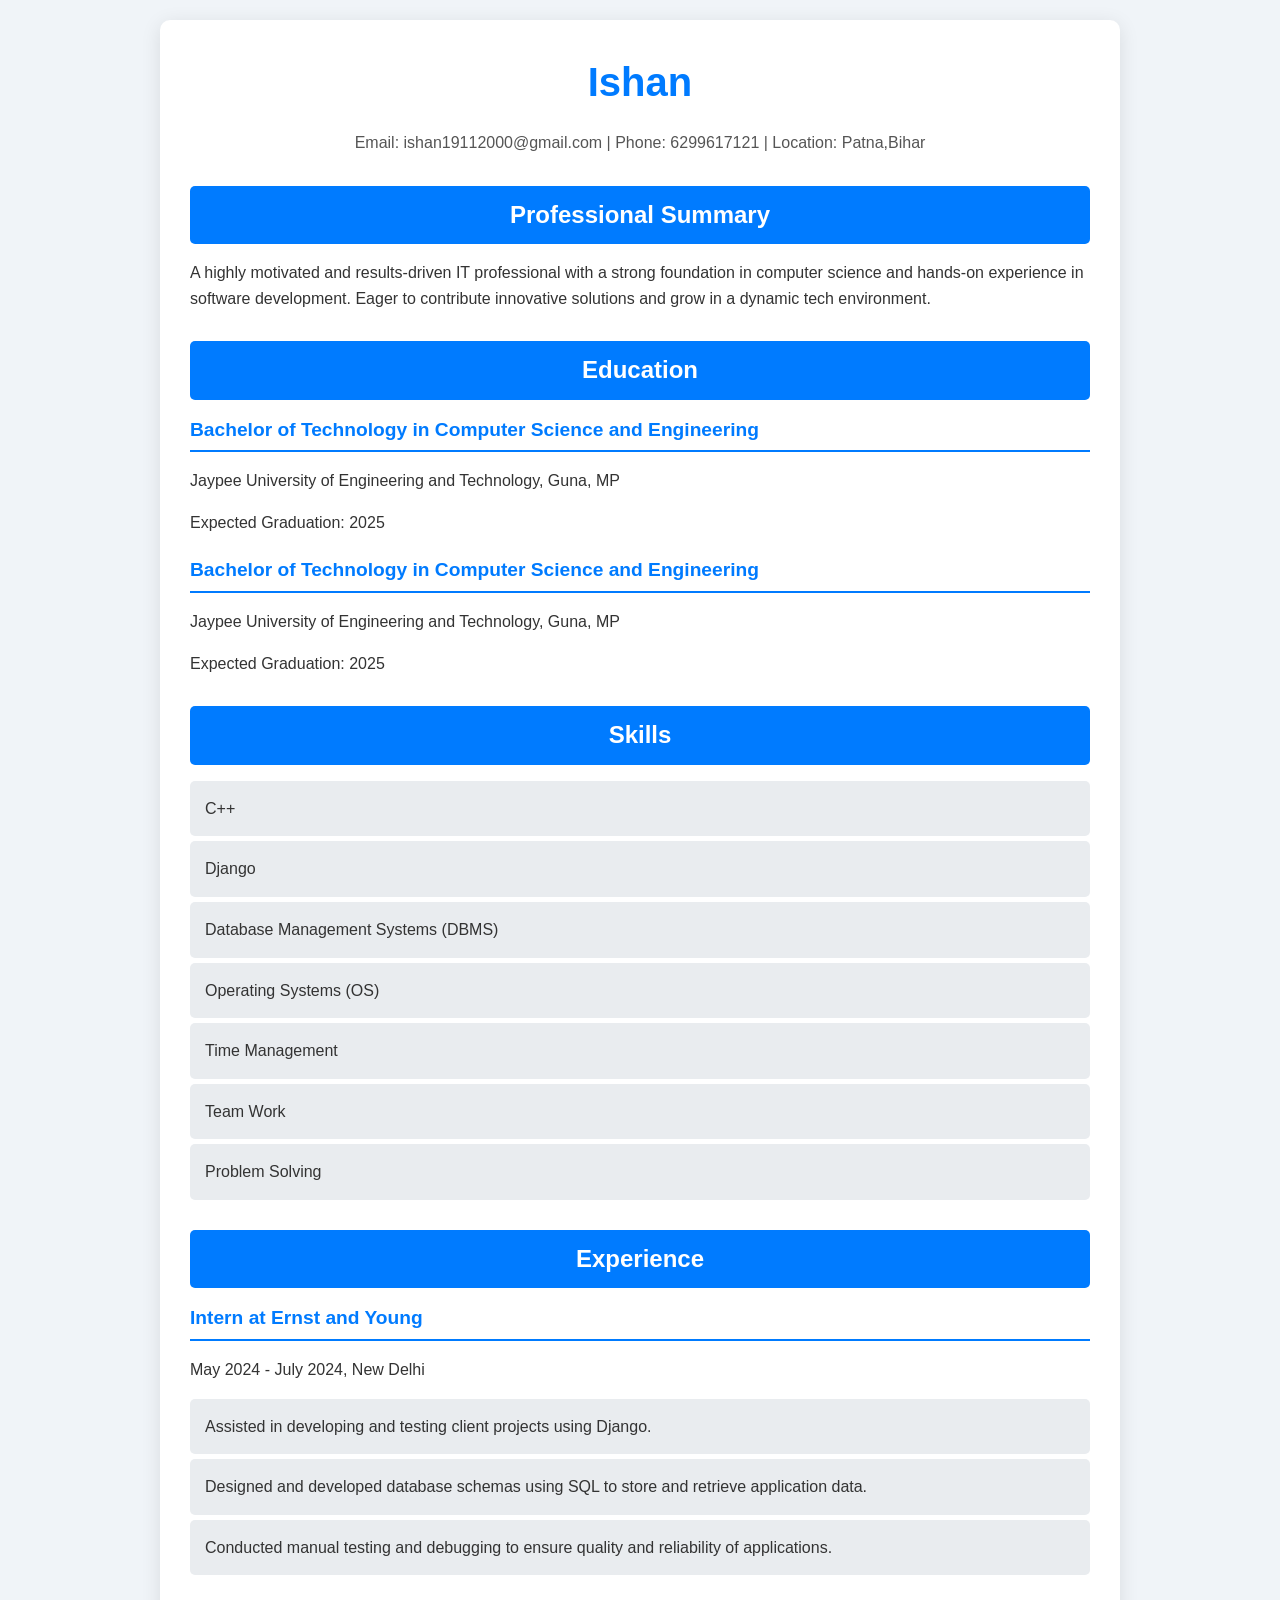
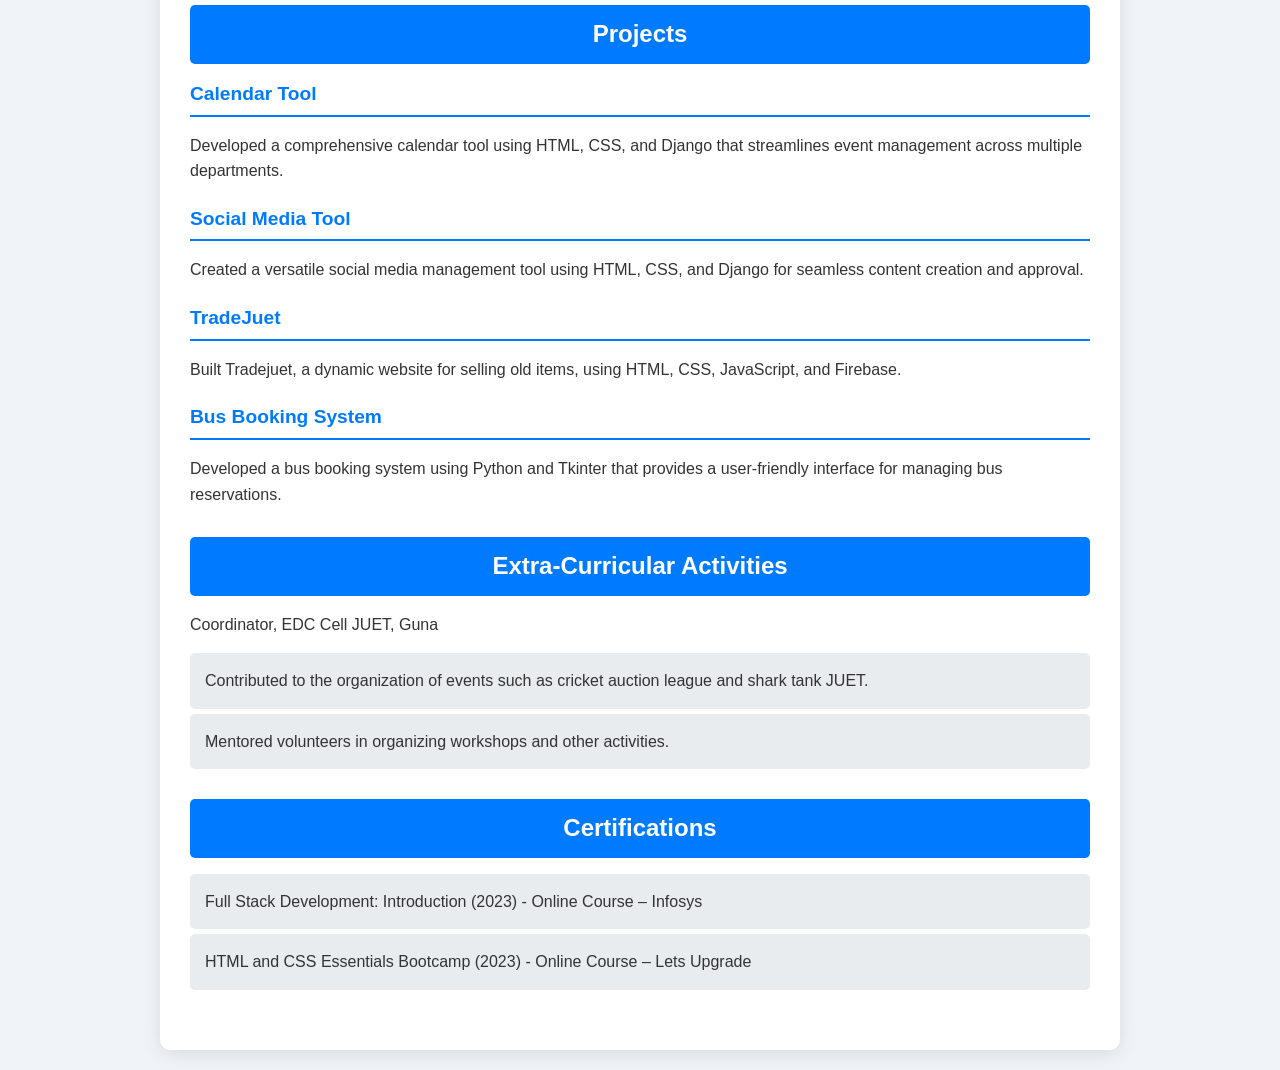
==== index.html @ 5a1408e8 "updated" ====
<!DOCTYPE html>
<html lang="en">
<head>
    <meta charset="UTF-8">
    <meta name="viewport" content="width=device-width, initial-scale=1.0">
    <title>Resume - Ishan</title>
    <link rel="stylesheet" href="styles.css">
</head>
<body>
    <div class="container">
        <header>
            <h1>Ishan</h1>
            <p class="contact-info">
                <span>Email: ishan19112000@gmail.com</span> | 
                <span>Phone: 6299617121</span> | 
                <span>Location: Patna,Bihar</span>
            </p>
        </header>

        <section class="summary">
            <h2>Professional Summary</h2>
            <p>A highly motivated and results-driven IT professional with a strong foundation in computer science and hands-on experience in software development. Eager to contribute innovative solutions and grow in a dynamic tech environment.</p>
        </section>

        <section class="education">
            <h2>Education</h2>
            <div class="education-item">
                <h3>Bachelor of Technology in Computer Science and Engineering</h3>
                <p>Jaypee University of Engineering and Technology, Guna, MP</p>
                <p>Expected Graduation: 2025</p>
            </div>
            <div class="education-item">
                <h3>Bachelor of Technology in Computer Science and Engineering</h3>
                <p>Jaypee University of Engineering and Technology, Guna, MP</p>
                <p>Expected Graduation: 2025</p>
            </div>
        </section>

        <section class="skills">
            <h2>Skills</h2>
            <ul>
                <li>C++</li>
                <li>Django</li>
                <li>Database Management Systems (DBMS)</li>
                <li>Operating Systems (OS)</li>
                <li>Time Management</li>
                <li>Team Work</li>
                <li>Problem Solving</li>
            </ul>
        </section>

        <section class="experience">
            <h2>Experience</h2>
            <div class="experience-item">
                <h3>Intern at Ernst and Young</h3>
                <p>May 2024 - July 2024, New Delhi</p>
                <ul>
                    <li>Assisted in developing and testing client projects using Django.</li>
                    <li>Designed and developed database schemas using SQL to store and retrieve application data.</li>
                    <li>Conducted manual testing and debugging to ensure quality and reliability of applications.</li>
                </ul>
            </div>
        </section>

        <section class="projects">
            <h2>Projects</h2>
            <div class="project-item">
                <h3>Calendar Tool</h3>
                <p>Developed a comprehensive calendar tool using HTML, CSS, and Django that streamlines event management across multiple departments.</p>
            </div>
            <div class="project-item">
                <h3>Social Media Tool</h3>
                <p>Created a versatile social media management tool using HTML, CSS, and Django for seamless content creation and approval.</p>
            </div>
            <div class="project-item">
                <h3>TradeJuet</h3>
                <p>Built Tradejuet, a dynamic website for selling old items, using HTML, CSS, JavaScript, and Firebase.</p>
            </div>
            <div class="project-item">
                <h3>Bus Booking System</h3>
                <p>Developed a bus booking system using Python and Tkinter that provides a user-friendly interface for managing bus reservations.</p>
            </div>
        </section>

        <section class="extracurricular">
            <h2>Extra-Curricular Activities</h2>
            <p>Coordinator, EDC Cell JUET, Guna</p>
            <ul>
                <li>Contributed to the organization of events such as cricket auction league and shark tank JUET.</li>
                <li>Mentored volunteers in organizing workshops and other activities.</li>
            </ul>
        </section>

        <section class="certifications">
            <h2>Certifications</h2>
            <ul>
                <li>Full Stack Development: Introduction (2023) - Online Course – Infosys</li>
                <li>HTML and CSS Essentials Bootcamp (2023) - Online Course – Lets Upgrade</li>
            </ul>
        </section>
    </div>
</body>
</html>
---- styles.css ----
/* General Styles */
body {
    font-family: 'Arial', sans-serif;
    line-height: 1.6;
    margin: 0;
    padding: 0;
    background-color: #f0f4f8;
    color: #333;
}

.container {
    width: 80%;
    max-width: 900px;
    margin: 20px auto;
    background: #ffffff;
    padding: 30px;
    border-radius: 10px;
    box-shadow: 0 4px 20px rgba(0, 0, 0, 0.1);
}

/* Header Styles */
header {
    text-align: center;
    margin-bottom: 30px;
}

h1 {
    margin: 0;
    font-size: 2.5em;
    color: #007BFF;
}

.contact-info {
    font-size: 1em;
    color: #555;
}

/* Section Styles */
section {
    margin-bottom: 30px;
}

h2 {
    background: #007BFF;
    color: #ffffff;
    padding: 10px;
    border-radius: 5px;
    font-size: 1.5em;
    margin-bottom: 15px;
    text-align: center;
}

h3 {
    margin: 0;
    color: #007BFF;
    font-size: 1.2em;
    border-bottom: 2px solid #007BFF;
    padding-bottom: 5px;
}

/* List Styles */
ul {
    list-style-type: none;
    padding: 0;
}

ul li {
    background: #e9ecef;
    margin: 5px 0;
    padding: 15px;
    border-radius: 5px;
    transition: background 0.3s;
}

ul li:hover {
    background: #d1e7dd;
}

/* Item Styles */
.education-item, .experience-item, .project-item {
    margin-bottom: 20px;
}

/* Footer Styles */
footer {
    text-align: center;
    margin-top: 20px;
    font-size: 0.9em;
    color: #666;
}

/* Responsive Styles */
@media (max-width: 600px) {
    .container {
        width: 95%;
        padding: 20px;
    }

    h1 {
        font-size: 2em;
    }

    h2 {
        font-size: 1.3em;
    }

    h3 {
        font-size: 1.1em;
    }
}
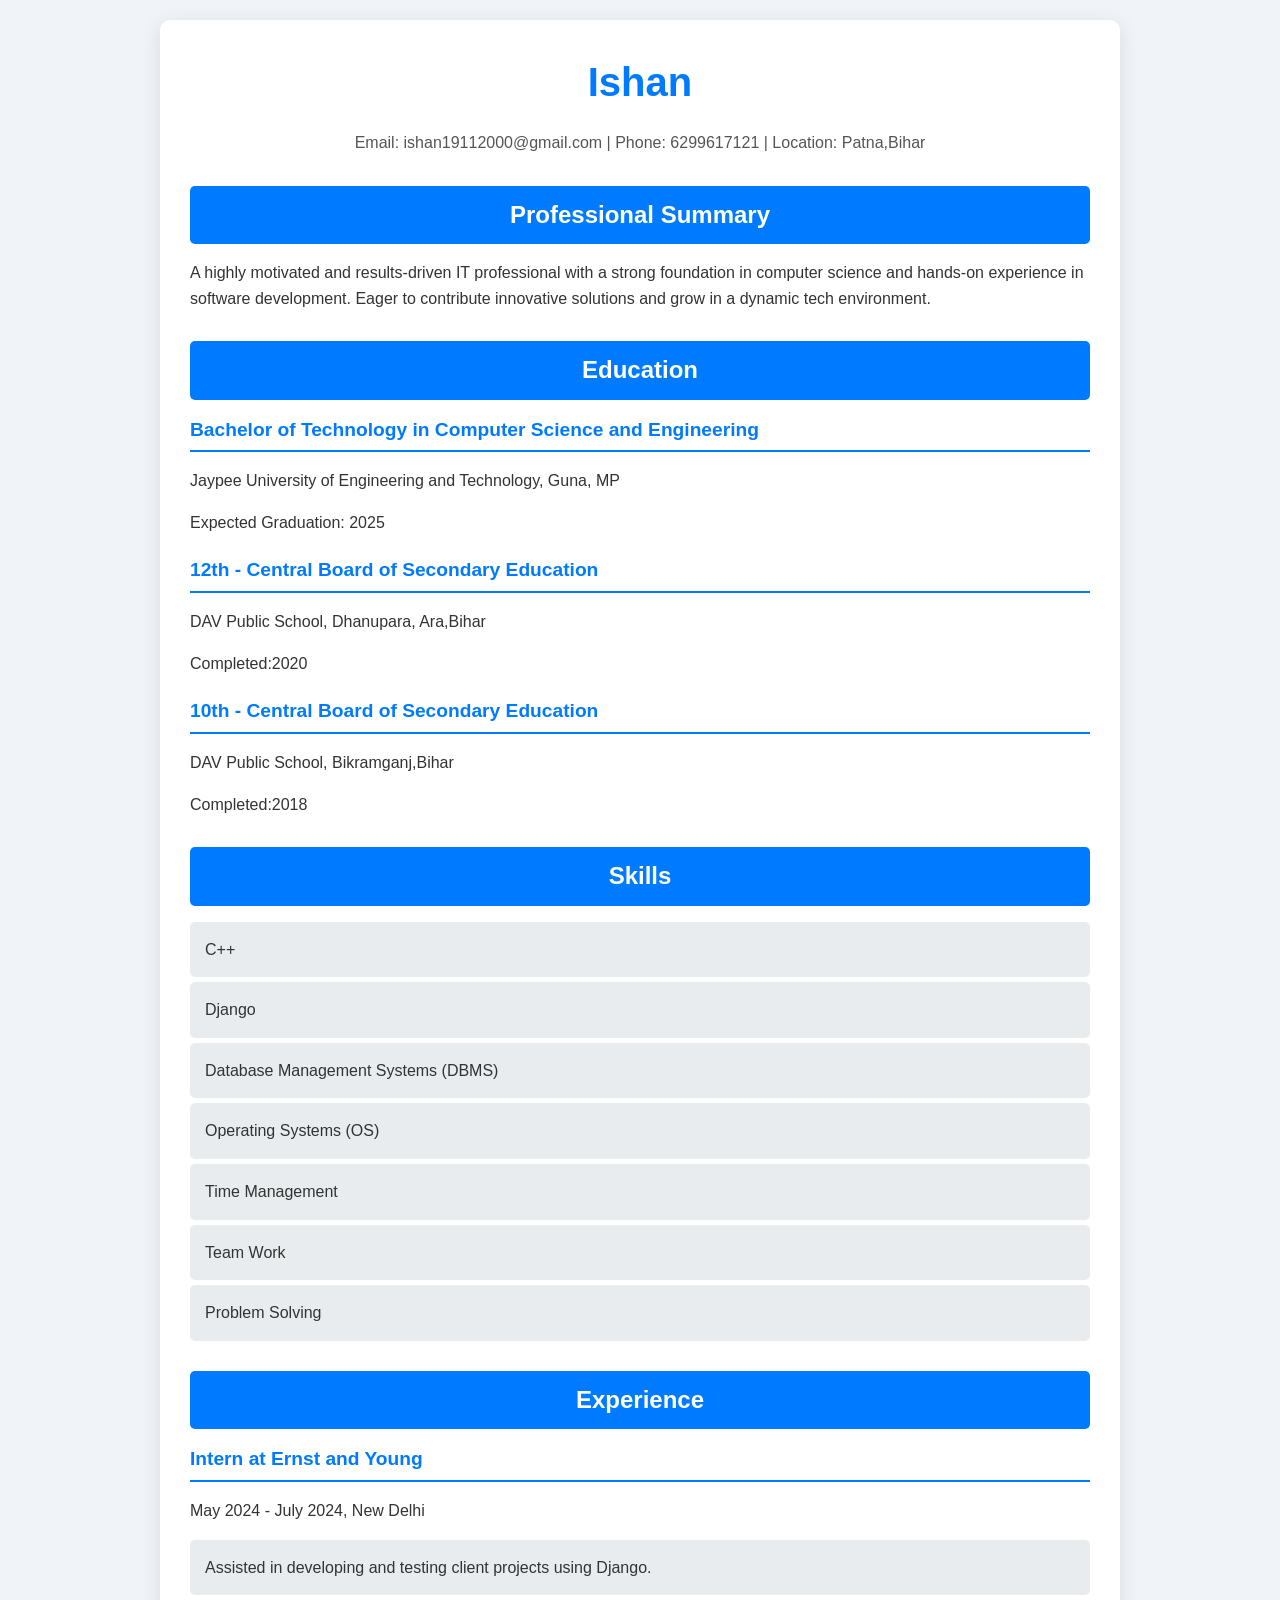
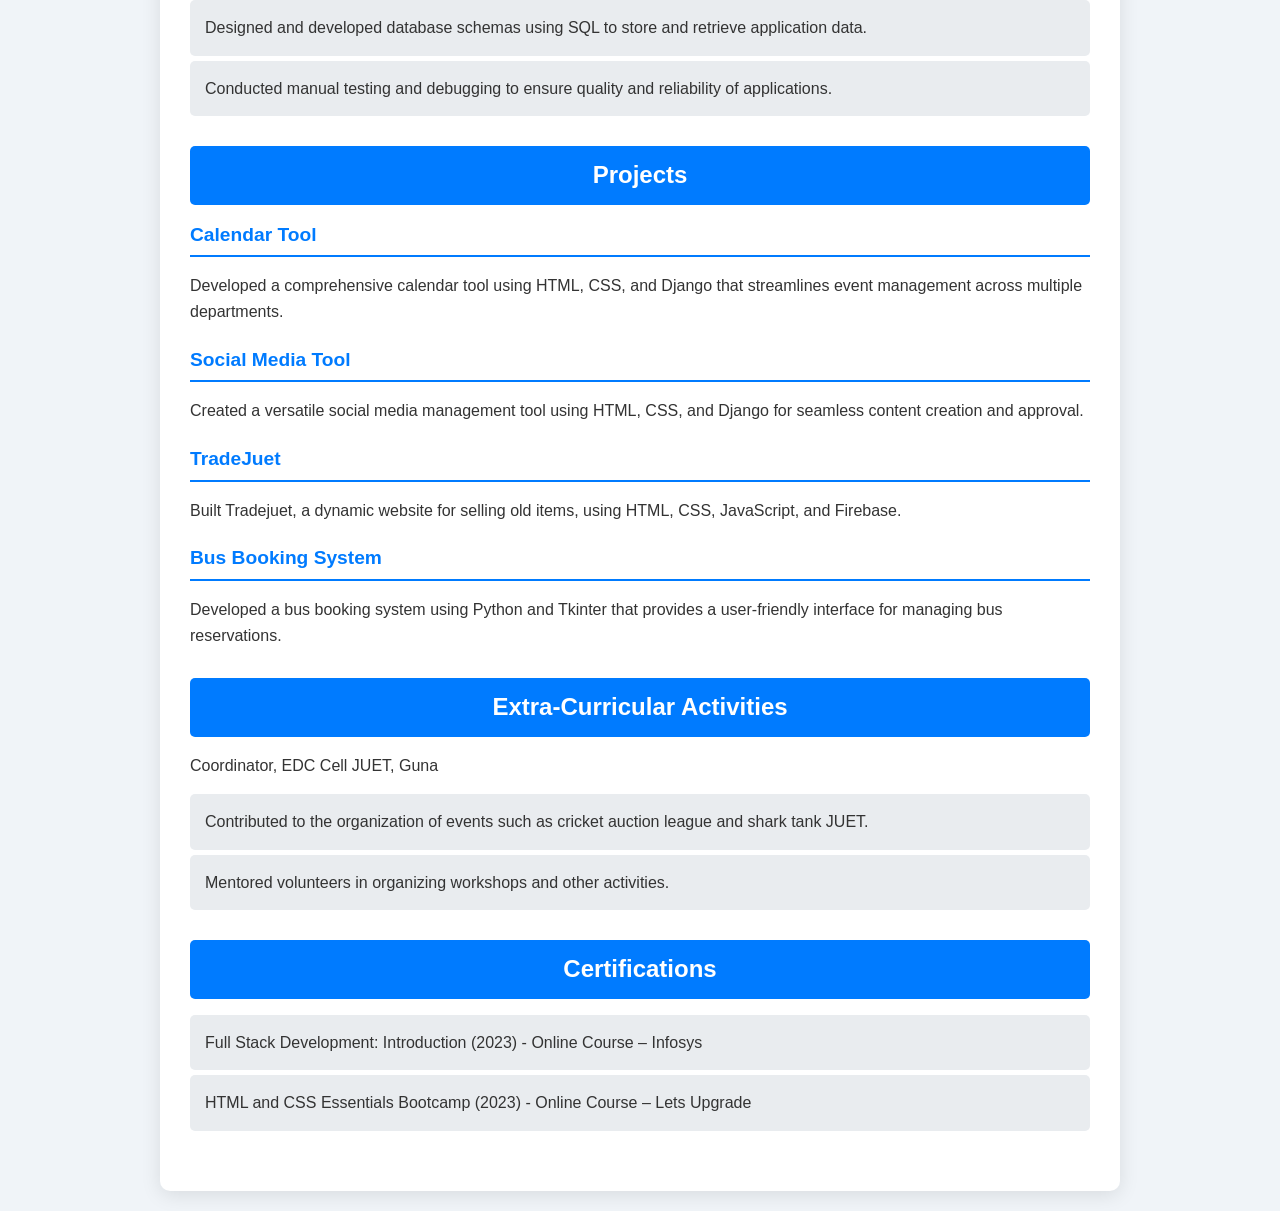
==== commit f9b355ea: "updated" ====
--- a/index.html
+++ b/index.html
@@ -30,9 +30,14 @@
                 <p>Expected Graduation: 2025</p>
             </div>
             <div class="education-item">
-                <h3>Bachelor of Technology in Computer Science and Engineering</h3>
-                <p>Jaypee University of Engineering and Technology, Guna, MP</p>
-                <p>Expected Graduation: 2025</p>
+                <h3>12th - Central Board of Secondary Education</h3>
+                <p> DAV Public School, Dhanupara, Ara,Bihar</p>
+                <p>Completed:2020</p>
+            </div>
+             <div class="education-item">
+                <h3>10th - Central Board of Secondary Education</h3>
+                <p> DAV Public School, Bikramganj,Bihar</p>
+                <p>Completed:2018</p>
             </div>
         </section>
 
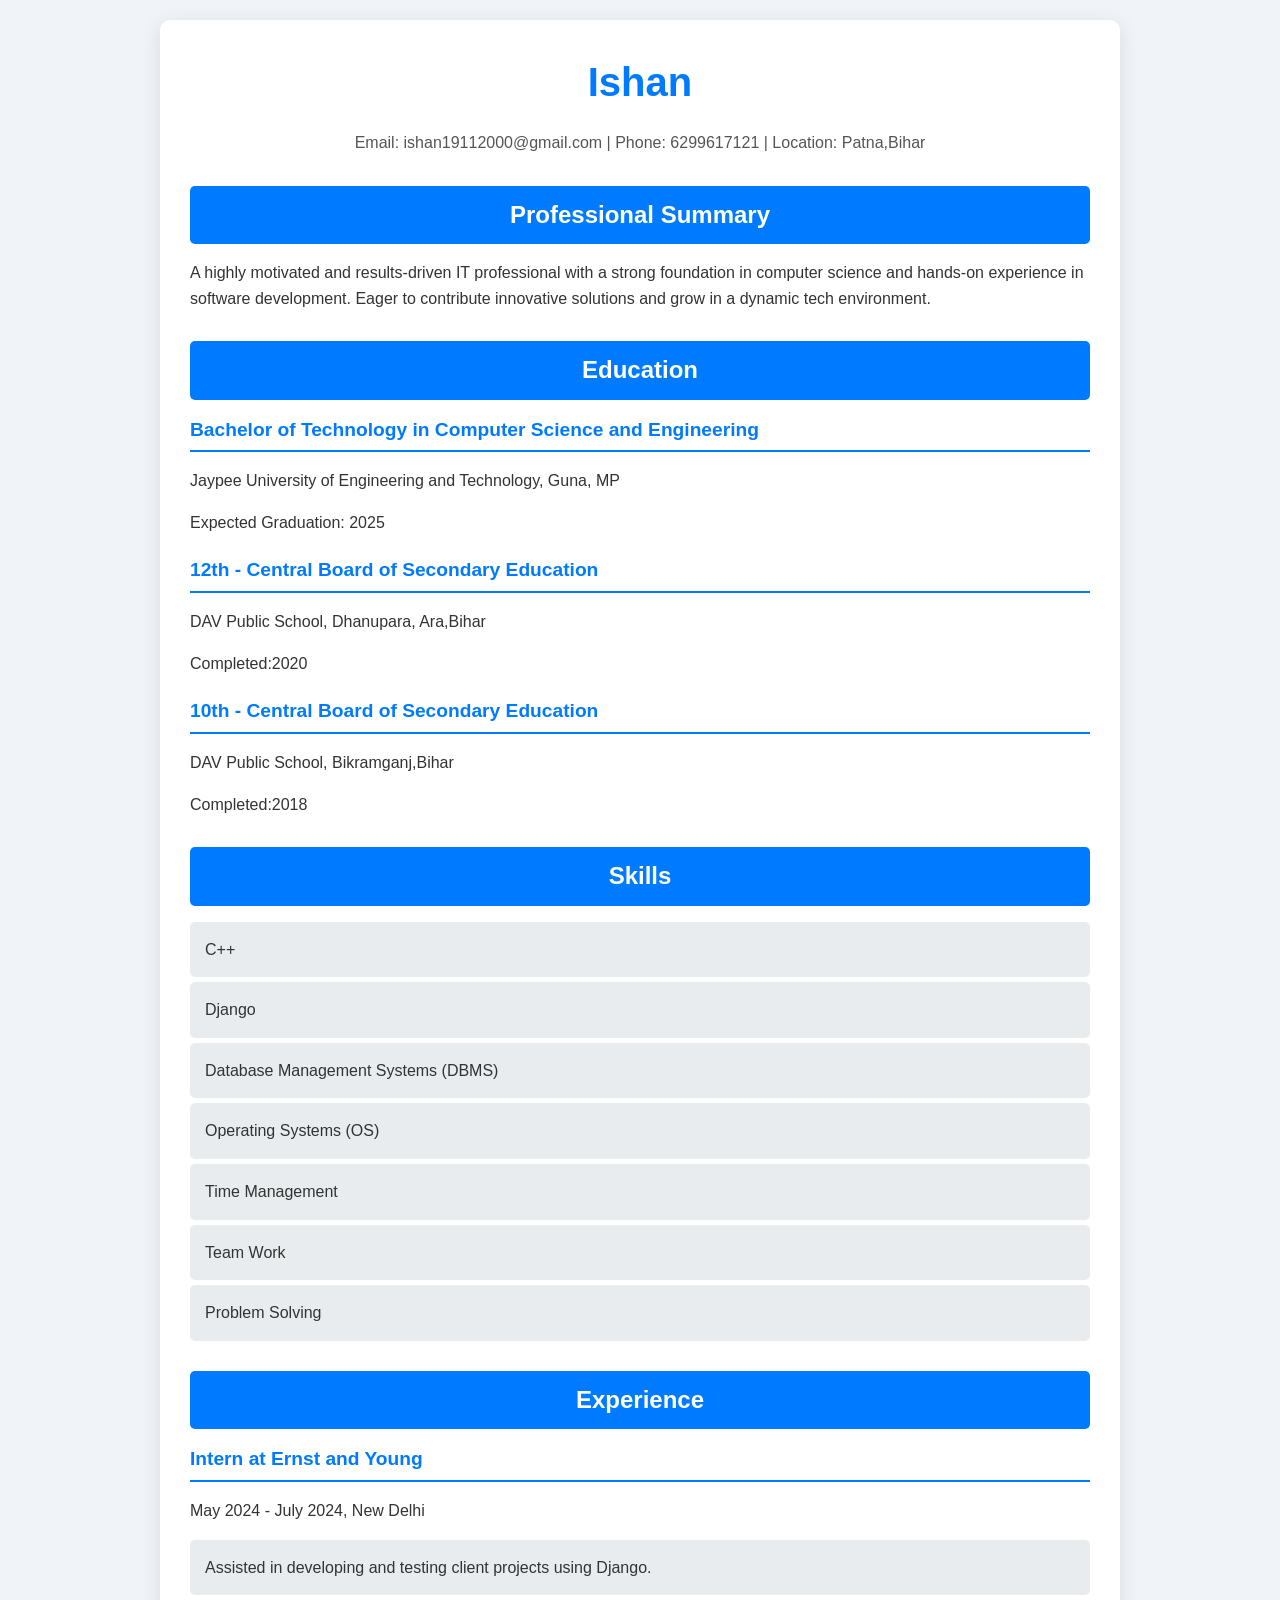
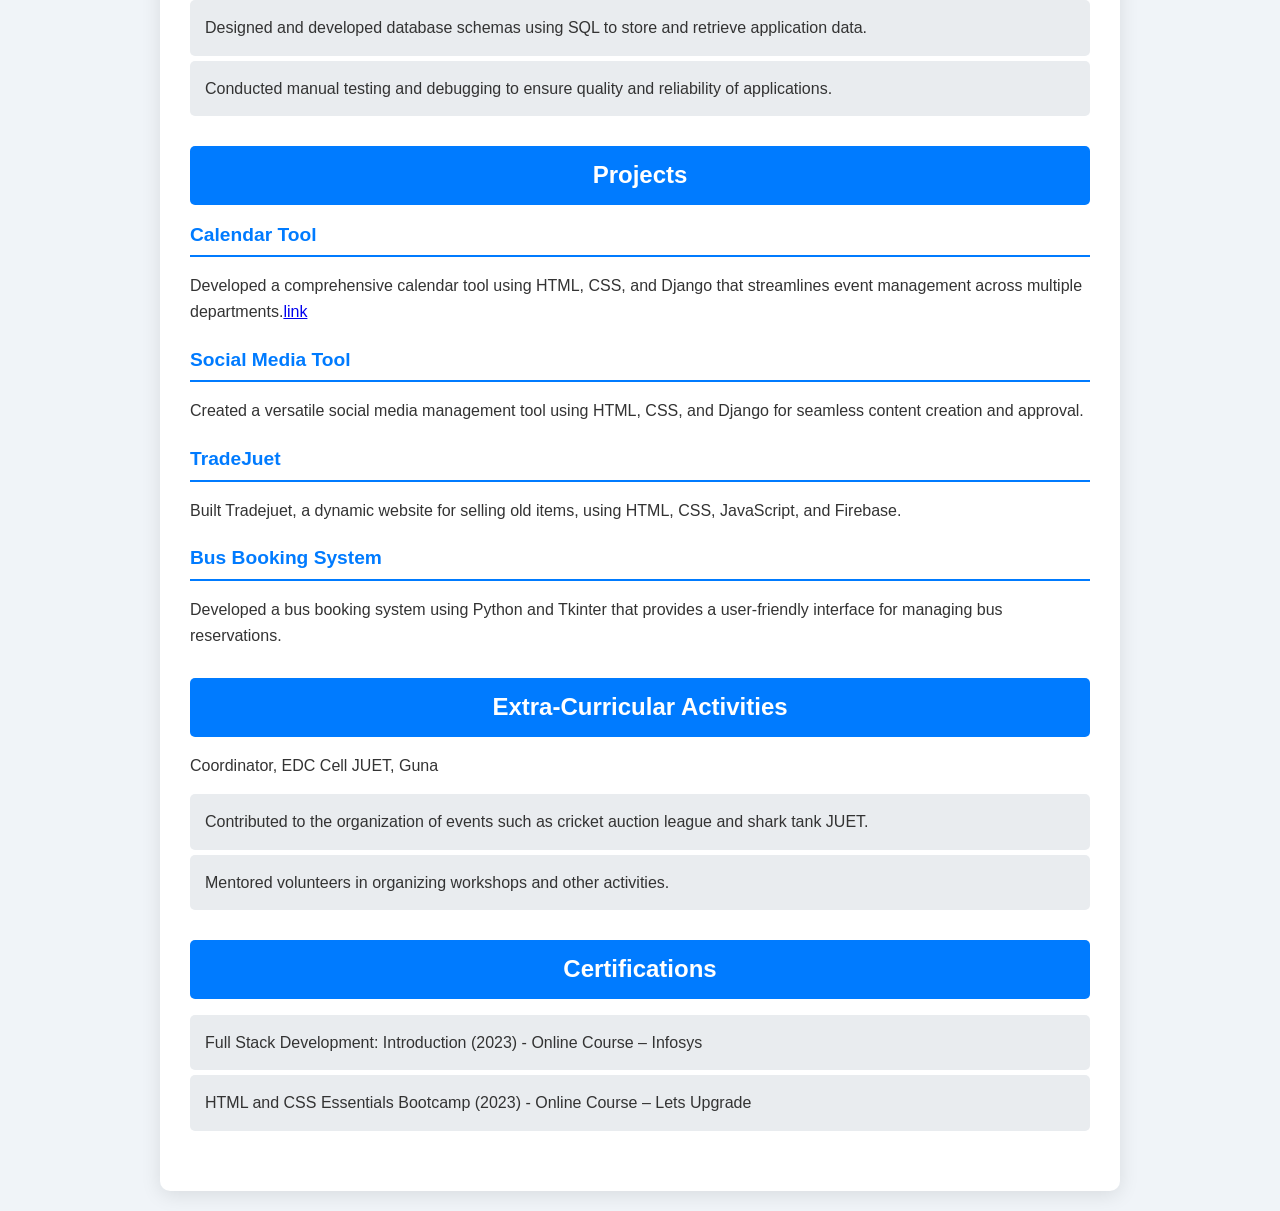
==== commit 449a8238: "updated" ====
--- a/index.html
+++ b/index.html
@@ -71,7 +71,7 @@
             <h2>Projects</h2>
             <div class="project-item">
                 <h3>Calendar Tool</h3>
-                <p>Developed a comprehensive calendar tool using HTML, CSS, and Django that streamlines event management across multiple departments.</p>
+                <p>Developed a comprehensive calendar tool using HTML, CSS, and Django that streamlines event management across multiple departments.<a href="https://github.com/ishan1915/Event_approval">link</a></p>
             </div>
             <div class="project-item">
                 <h3>Social Media Tool</h3>
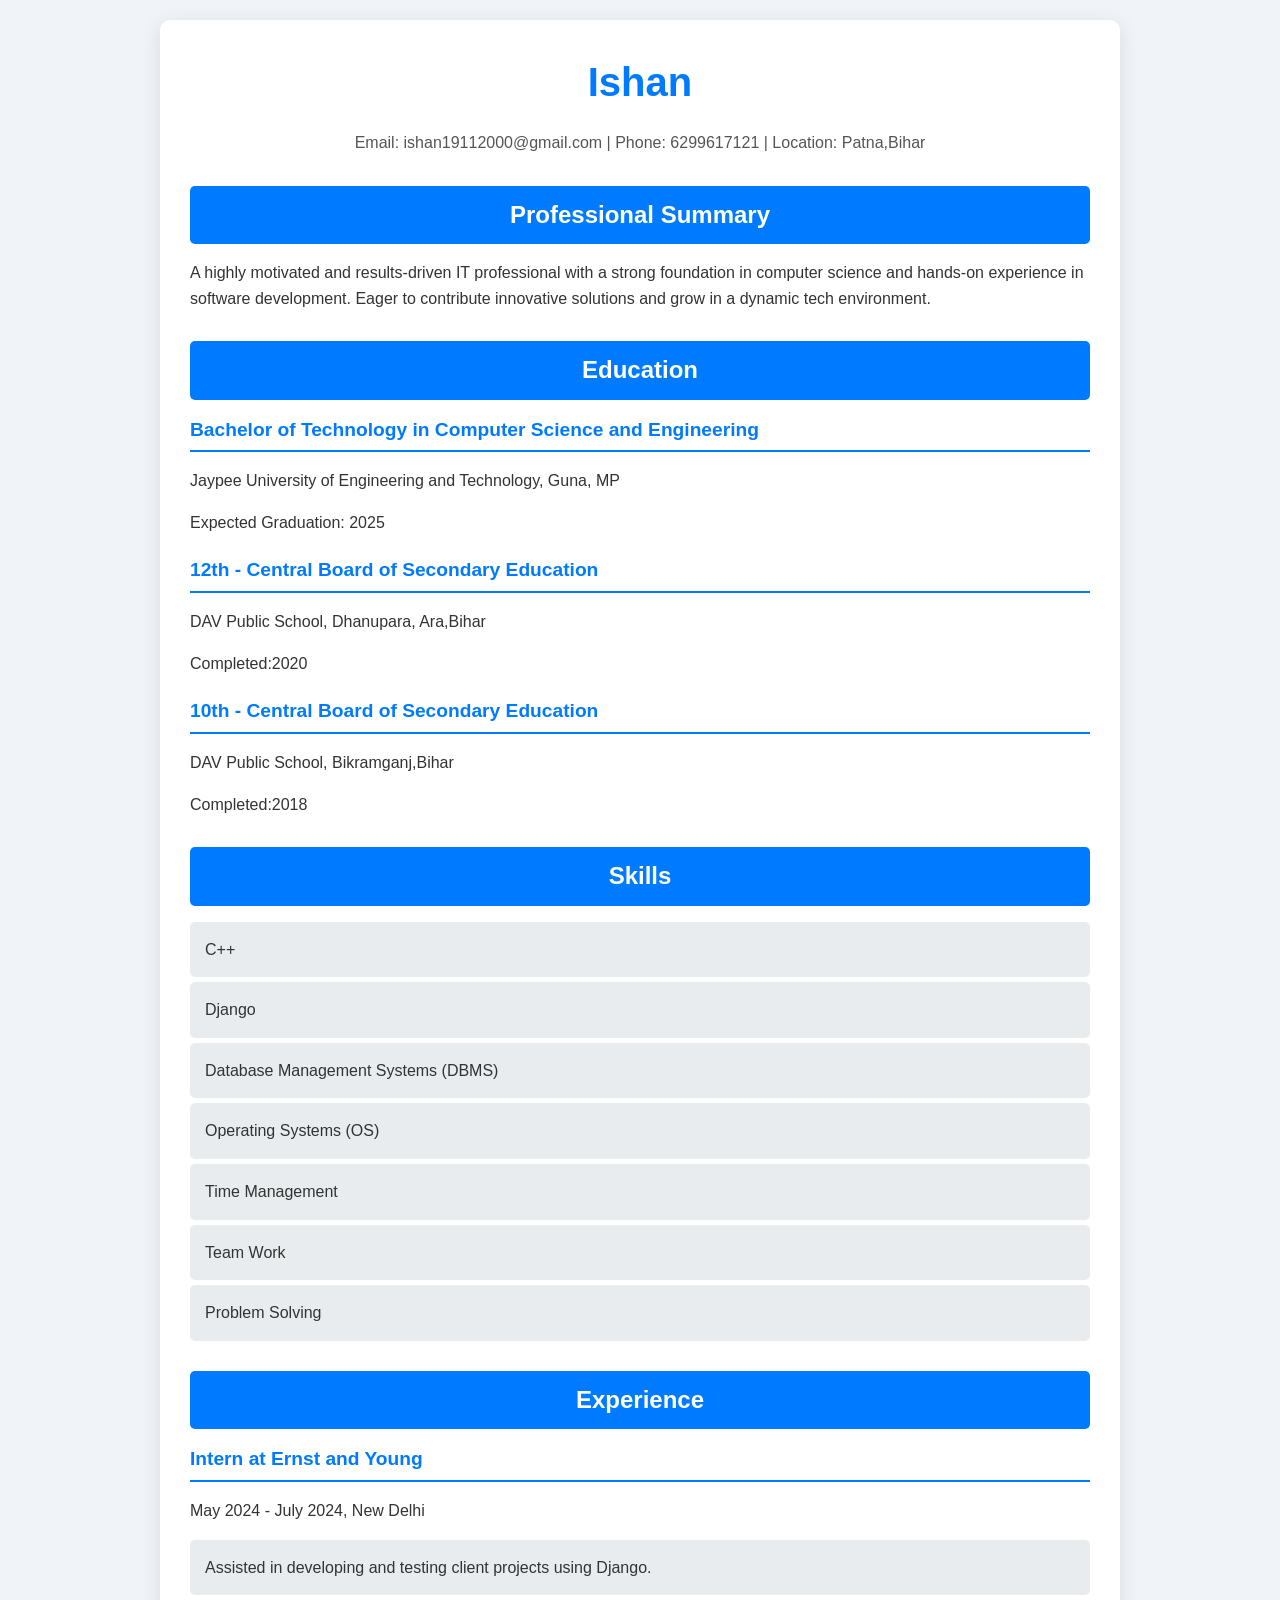
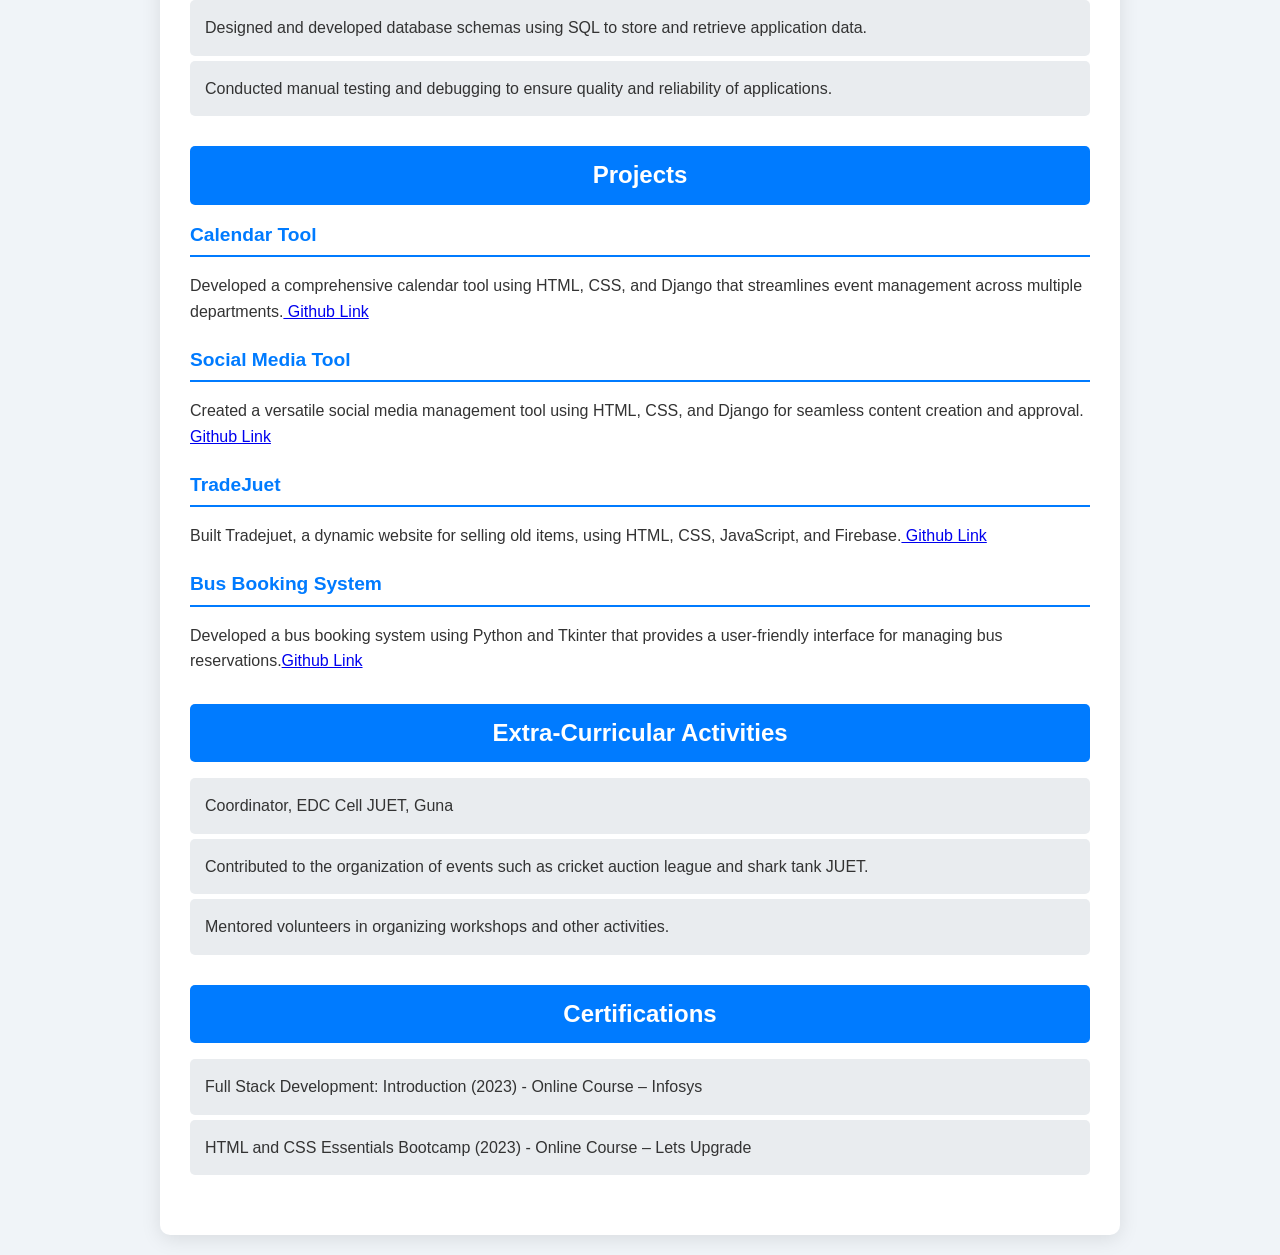
==== commit 62eb97a3: "updated" ====
--- a/index.html
+++ b/index.html
@@ -71,26 +71,27 @@
             <h2>Projects</h2>
             <div class="project-item">
                 <h3>Calendar Tool</h3>
-                <p>Developed a comprehensive calendar tool using HTML, CSS, and Django that streamlines event management across multiple departments.<a href="https://github.com/ishan1915/Event_approval">link</a></p>
+                <p>Developed a comprehensive calendar tool using HTML, CSS, and Django that streamlines event management across multiple departments.<a href="https://github.com/ishan1915/Event_approval"> Github Link</a></p>
             </div>
             <div class="project-item">
                 <h3>Social Media Tool</h3>
-                <p>Created a versatile social media management tool using HTML, CSS, and Django for seamless content creation and approval.</p>
+                <p>Created a versatile social media management tool using HTML, CSS, and Django for seamless content creation and approval.<a href="https://github.com/ishan1915/social_mediatool"> Github Link</a></p>
             </div>
             <div class="project-item">
                 <h3>TradeJuet</h3>
-                <p>Built Tradejuet, a dynamic website for selling old items, using HTML, CSS, JavaScript, and Firebase.</p>
+                <p>Built Tradejuet, a dynamic website for selling old items, using HTML, CSS, JavaScript, and Firebase.<a href="https://github.com/ishan1915/Minor_1"> Github Link</a></p>
             </div>
             <div class="project-item">
                 <h3>Bus Booking System</h3>
-                <p>Developed a bus booking system using Python and Tkinter that provides a user-friendly interface for managing bus reservations.</p>
+                <p>Developed a bus booking system using Python and Tkinter that provides a user-friendly interface for managing bus reservations.<a href="https://github.com/ishan1915/python_project">Github Link</a></p>
             </div>
         </section>
 
         <section class="extracurricular">
             <h2>Extra-Curricular Activities</h2>
-            <p>Coordinator, EDC Cell JUET, Guna</p>
+           
             <ul>
+                 <li>Coordinator, EDC Cell JUET, Guna</li>
                 <li>Contributed to the organization of events such as cricket auction league and shark tank JUET.</li>
                 <li>Mentored volunteers in organizing workshops and other activities.</li>
             </ul>
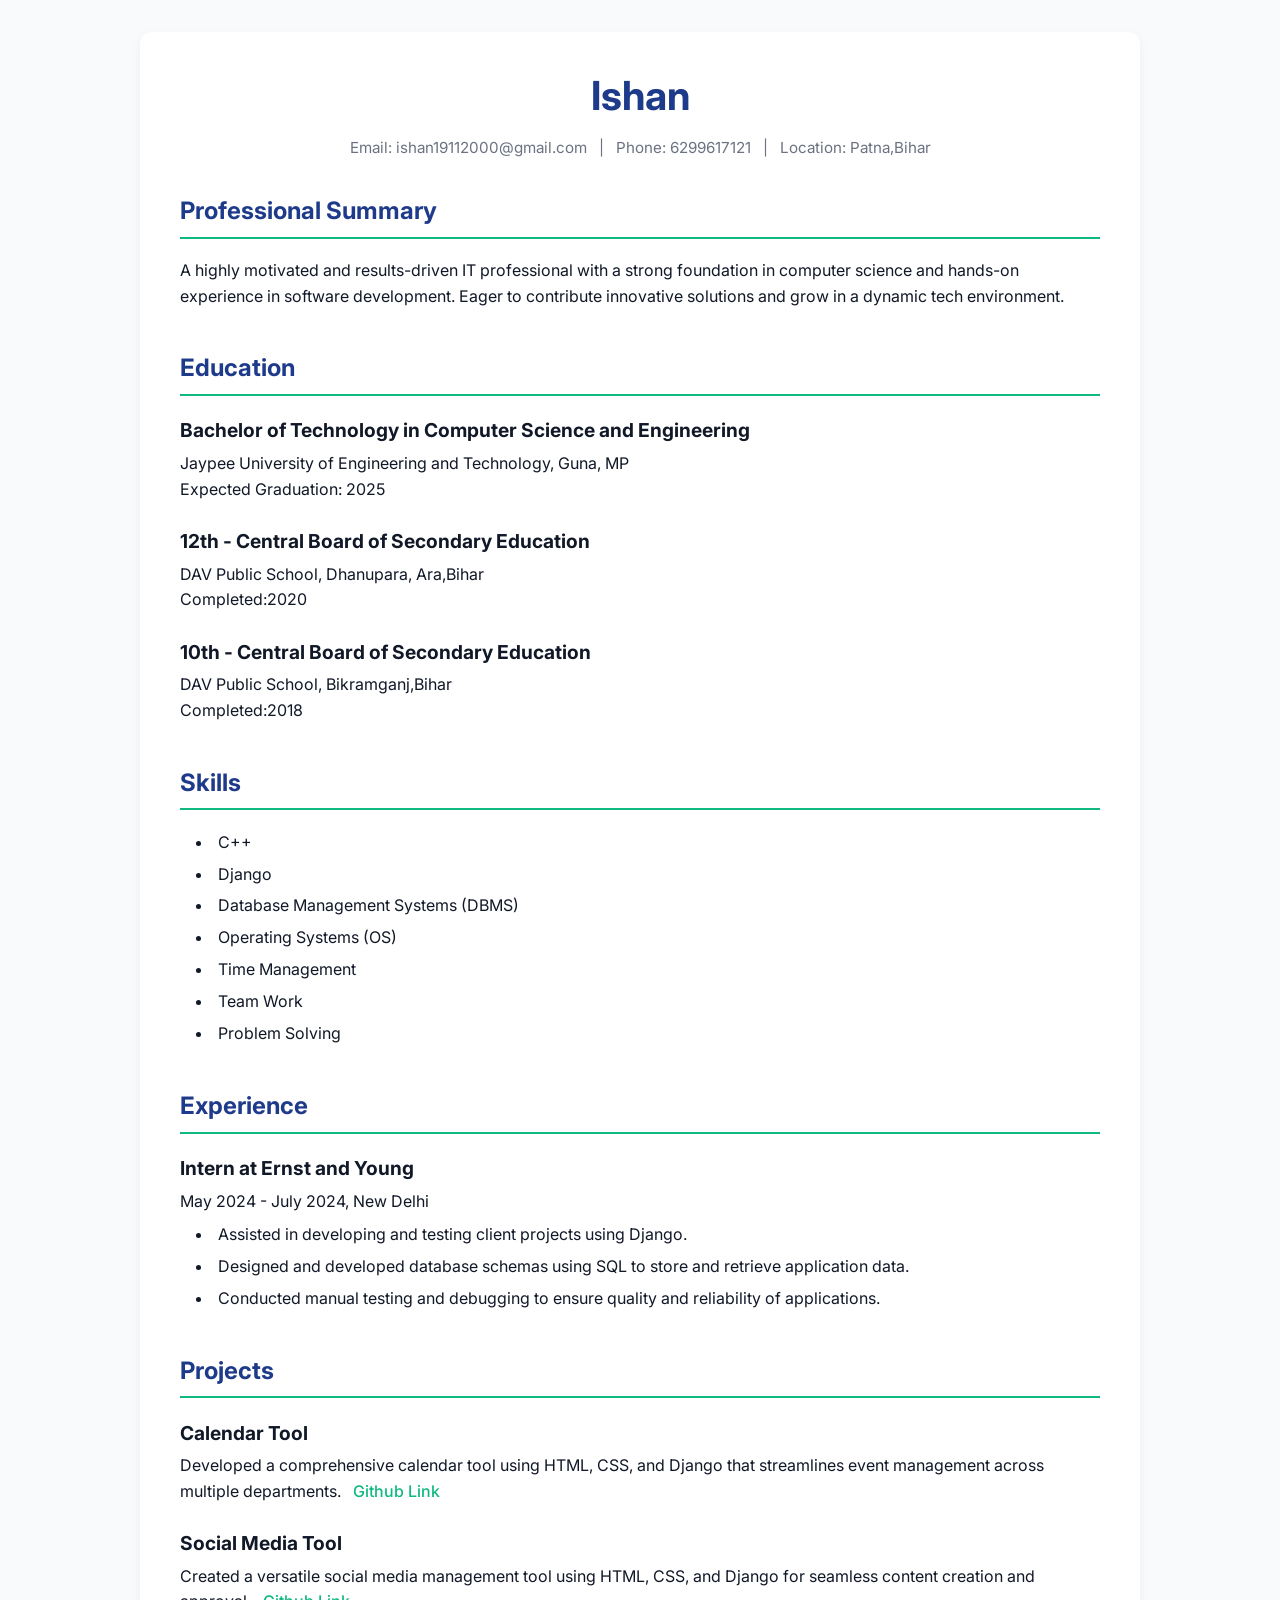
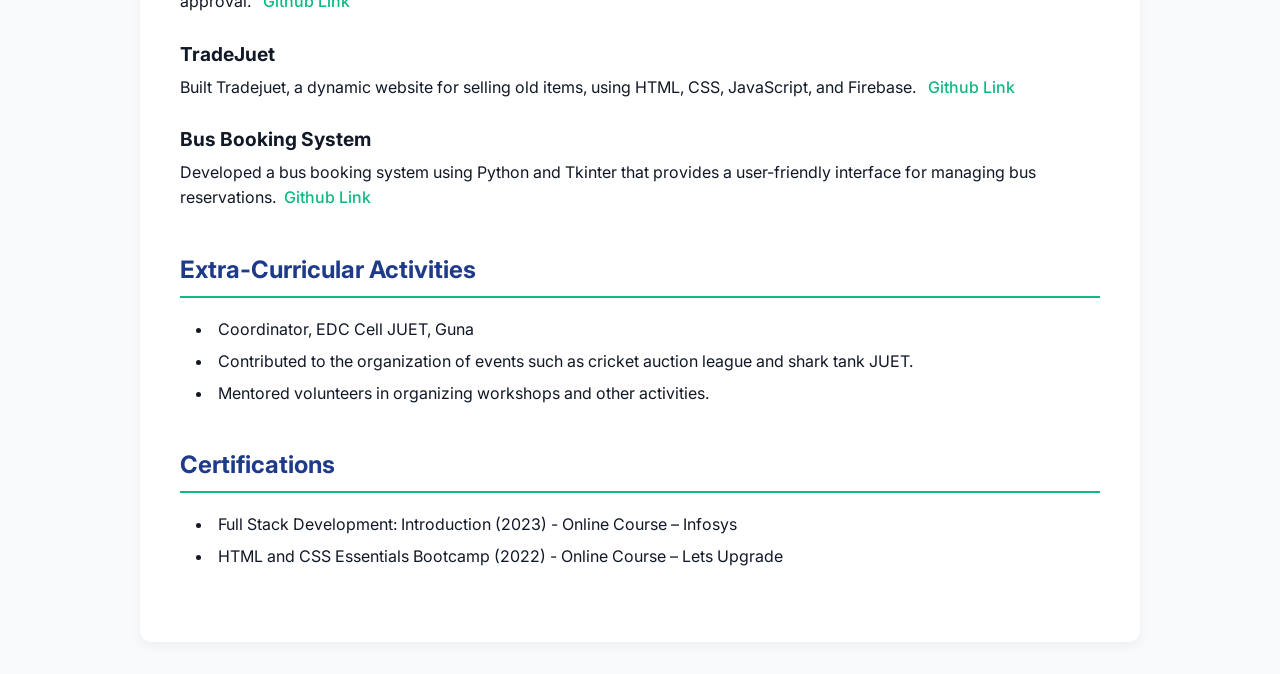
==== commit e2a9b5dc: "Update index.html" ====
--- a/index.html
+++ b/index.html
@@ -101,7 +101,7 @@
             <h2>Certifications</h2>
             <ul>
                 <li>Full Stack Development: Introduction (2023) - Online Course – Infosys</li>
-                <li>HTML and CSS Essentials Bootcamp (2023) - Online Course – Lets Upgrade</li>
+                <li>HTML and CSS Essentials Bootcamp (2022) - Online Course – Lets Upgrade</li>
             </ul>
         </section>
     </div>
--- a/styles.css
+++ b/styles.css
@@ -1,110 +1,131 @@
-/* General Styles */
+/* Import Google Font */
+@import url('https://fonts.googleapis.com/css2?family=Inter:wght@400;600;700&display=swap');
+
+:root {
+  --primary-color: #1e3a8a;
+  --accent-color: #10b981;
+  --bg-color: #ffffff;
+  --muted-color: #6b7280;
+  --heading-color: #111827;
+  --section-bg: #f9fafb;
+  --border-radius: 12px;
+  --shadow: 0 4px 12px rgba(0, 0, 0, 0.05);
+}
+
+* {
+  box-sizing: border-box;
+  margin: 0;
+  padding: 0;
+}
+
 body {
-    font-family: 'Arial', sans-serif;
-    line-height: 1.6;
-    margin: 0;
-    padding: 0;
-    background-color: #f0f4f8;
-    color: #333;
+  font-family: 'Inter', sans-serif;
+  background-color: var(--section-bg);
+  color: var(--heading-color);
+  line-height: 1.6;
+  padding: 2rem;
 }
 
 .container {
-    width: 80%;
-    max-width: 900px;
-    margin: 20px auto;
-    background: #ffffff;
-    padding: 30px;
-    border-radius: 10px;
-    box-shadow: 0 4px 20px rgba(0, 0, 0, 0.1);
+  max-width: 1000px;
+  margin: auto;
+  background: var(--bg-color);
+  border-radius: var(--border-radius);
+  box-shadow: var(--shadow);
+  padding: 2rem 2.5rem;
 }
 
-/* Header Styles */
+/* ---------- Header ---------- */
 header {
-    text-align: center;
-    margin-bottom: 30px;
+  text-align: center;
+  margin-bottom: 2rem;
 }
 
-h1 {
-    margin: 0;
-    font-size: 2.5em;
-    color: #007BFF;
+header h1 {
+  font-size: 2.5rem;
+  font-weight: 700;
+  color: var(--primary-color);
 }
 
 .contact-info {
-    font-size: 1em;
-    color: #555;
+  color: var(--muted-color);
+  font-size: 0.95rem;
+  margin-top: 0.5rem;
 }
 
-/* Section Styles */
-section {
-    margin-bottom: 30px;
+.contact-info span {
+  margin: 0 0.5rem;
 }
 
-h2 {
-    background: #007BFF;
-    color: #ffffff;
-    padding: 10px;
-    border-radius: 5px;
-    font-size: 1.5em;
-    margin-bottom: 15px;
-    text-align: center;
+/* ---------- Section Styles ---------- */
+section {
+  margin-bottom: 2.5rem;
+}
+
+section h2 {
+  font-size: 1.5rem;
+  border-bottom: 2px solid var(--accent-color);
+  padding-bottom: 0.4rem;
+  margin-bottom: 1.2rem;
+  color: var(--primary-color);
+}
+
+.education-item,
+.experience-item,
+.project-item {
+  margin-bottom: 1.5rem;
 }
 
 h3 {
-    margin: 0;
-    color: #007BFF;
-    font-size: 1.2em;
-    border-bottom: 2px solid #007BFF;
-    padding-bottom: 5px;
+  font-size: 1.2rem;
+  color: var(--heading-color);
+  margin-bottom: 0.3rem;
 }
 
-/* List Styles */
 ul {
-    list-style-type: none;
-    padding: 0;
+  list-style: disc inside;
+  padding-left: 1rem;
+  margin-top: 0.5rem;
 }
 
 ul li {
-    background: #e9ecef;
-    margin: 5px 0;
-    padding: 15px;
-    border-radius: 5px;
-    transition: background 0.3s;
+  margin-bottom: 0.4rem;
 }
 
-ul li:hover {
-    background: #d1e7dd;
+/* ---------- Projects Links ---------- */
+.project-item a {
+  color: var(--accent-color);
+  text-decoration: none;
+  margin-left: 0.5rem;
+  font-weight: 500;
 }
 
-/* Item Styles */
-.education-item, .experience-item, .project-item {
-    margin-bottom: 20px;
+.project-item a:hover {
+  text-decoration: underline;
 }
 
-/* Footer Styles */
-footer {
-    text-align: center;
-    margin-top: 20px;
-    font-size: 0.9em;
-    color: #666;
+/* ---------- Responsive Design ---------- */
+@media (max-width: 768px) {
+  body {
+    padding: 1rem;
+  }
+
+  .container {
+    padding: 1.5rem;
+  }
+
+  header h1 {
+    font-size: 2rem;
+  }
+
+  .contact-info {
+    font-size: 0.85rem;
+    display: flex;
+    flex-direction: column;
+    gap: 0.3rem;
+  }
+
+  section h2 {
+    font-size: 1.3rem;
+  }
 }
-
-/* Responsive Styles */
-@media (max-width: 600px) {
-    .container {
-        width: 95%;
-        padding: 20px;
-    }
-
-    h1 {
-        font-size: 2em;
-    }
-
-    h2 {
-        font-size: 1.3em;
-    }
-
-    h3 {
-        font-size: 1.1em;
-    }
-}
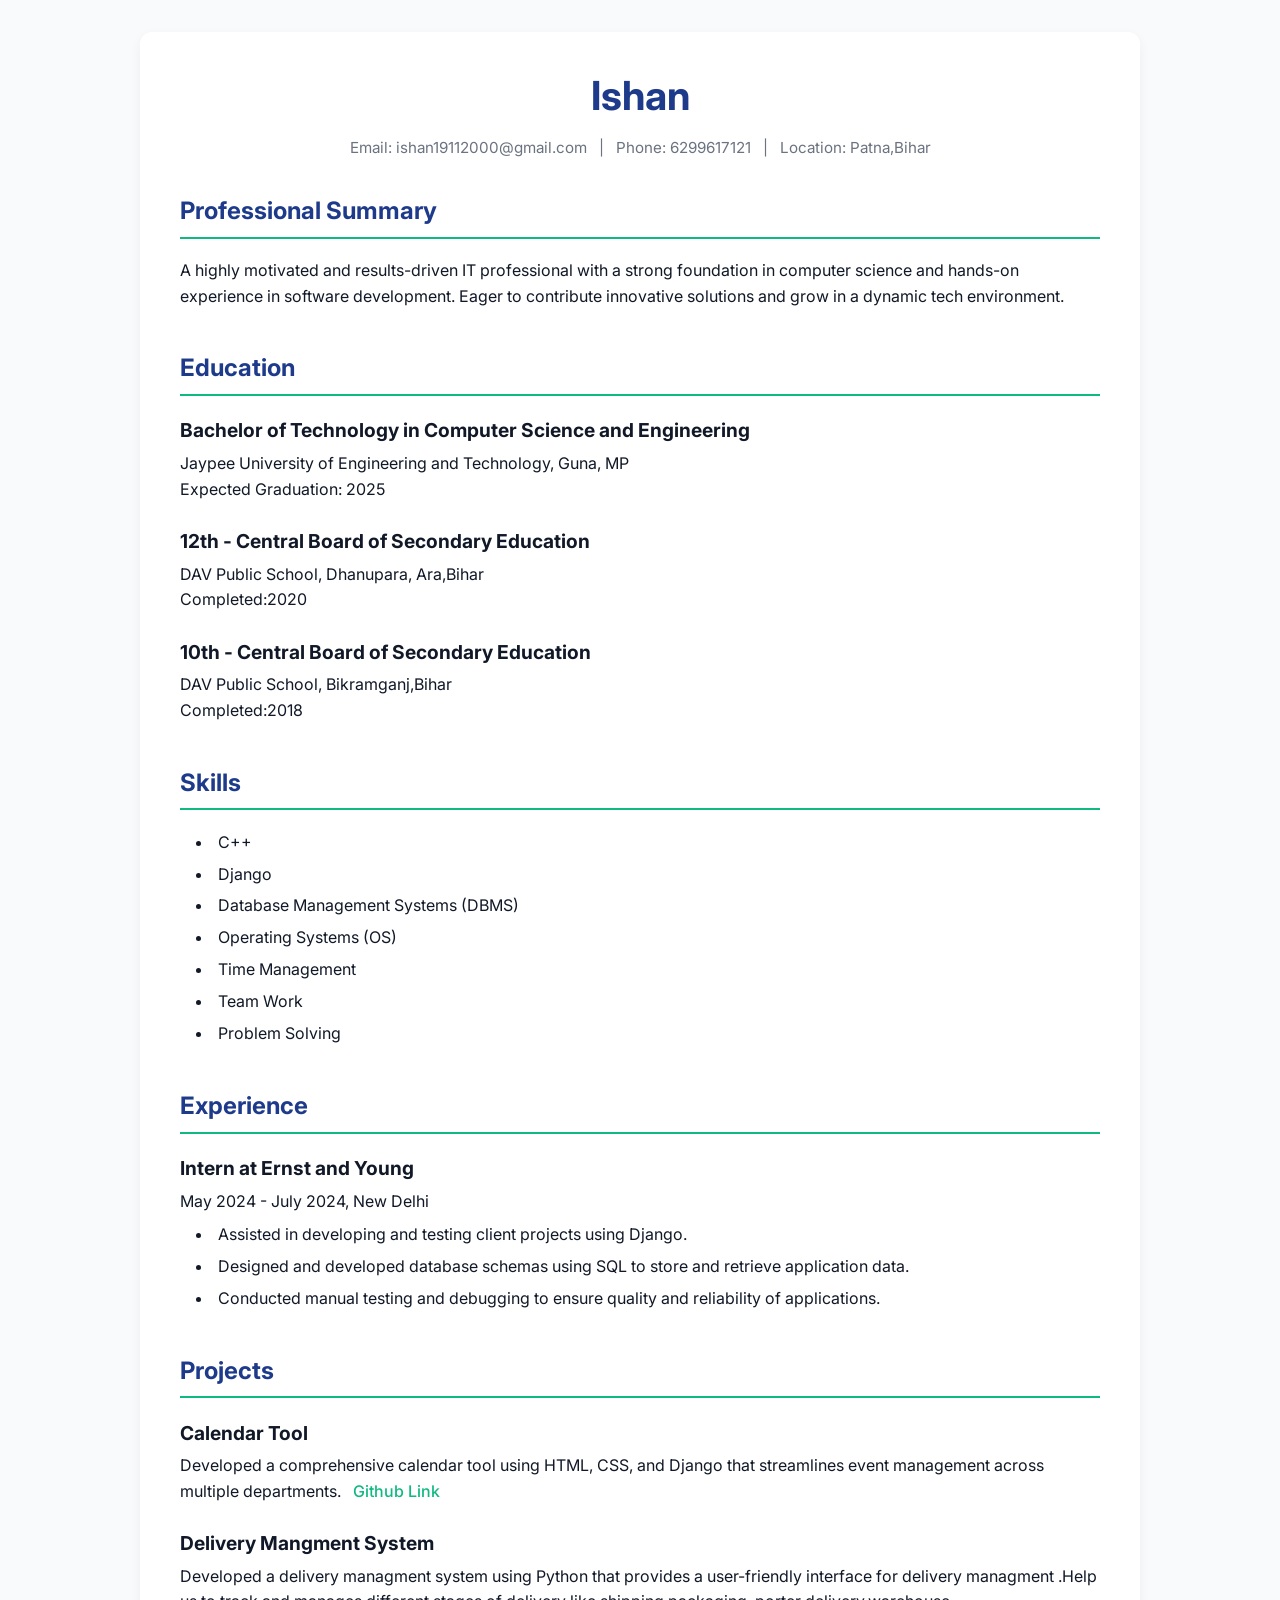
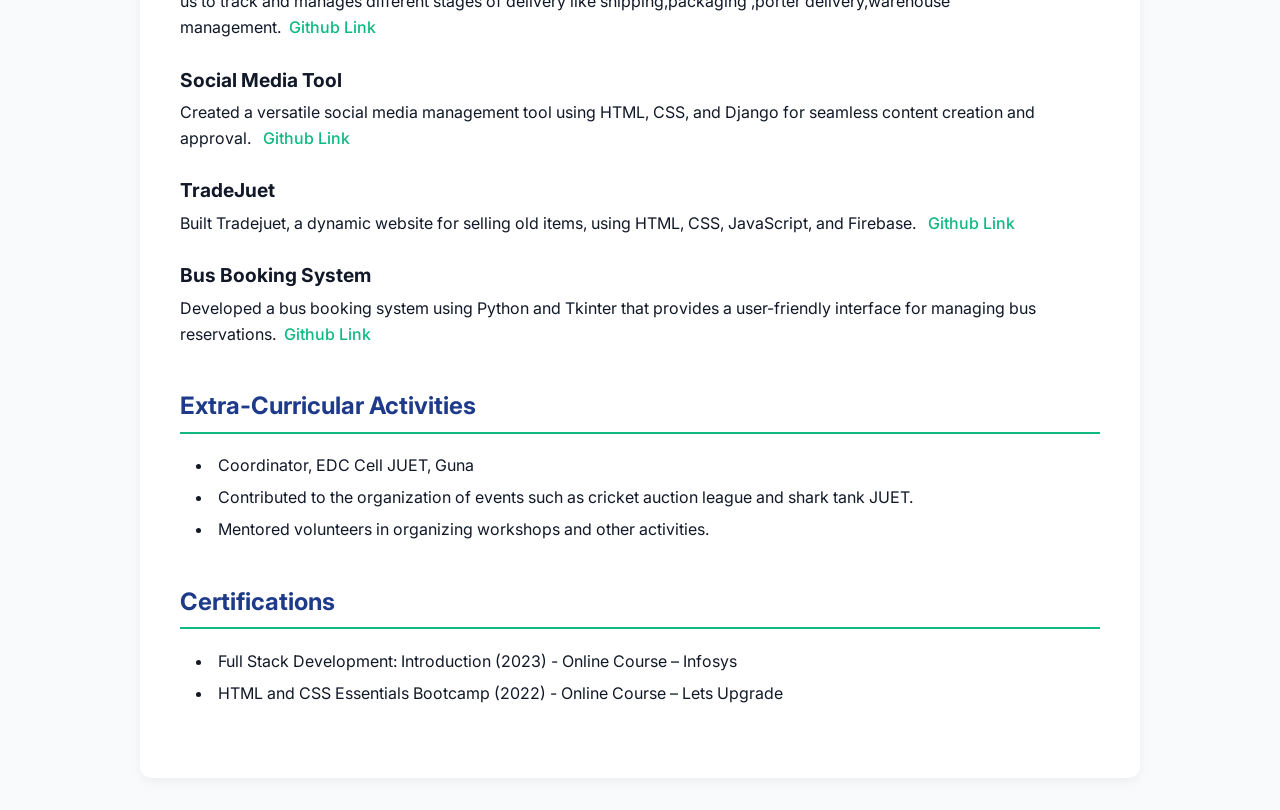
==== commit 9db4891e: "Update index.html" ====
--- a/index.html
+++ b/index.html
@@ -74,6 +74,10 @@
                 <p>Developed a comprehensive calendar tool using HTML, CSS, and Django that streamlines event management across multiple departments.<a href="https://github.com/ishan1915/Event_approval"> Github Link</a></p>
             </div>
             <div class="project-item">
+                <h3>Delivery Mangment System</h3>
+                <p>Developed a delivery managment system using Python that provides a user-friendly interface for delivery managment .Help us to track and manages different stages of delivery like shipping,packaging ,porter delivery,warehouse management.<a href="https://github.com/ishan1915/Delivery_managment_system">Github Link</a></p>
+            </div>
+            <div class="project-item">
                 <h3>Social Media Tool</h3>
                 <p>Created a versatile social media management tool using HTML, CSS, and Django for seamless content creation and approval.<a href="https://github.com/ishan1915/social_mediatool"> Github Link</a></p>
             </div>
@@ -106,4 +110,4 @@
         </section>
     </div>
 </body>
-</html>+</html>
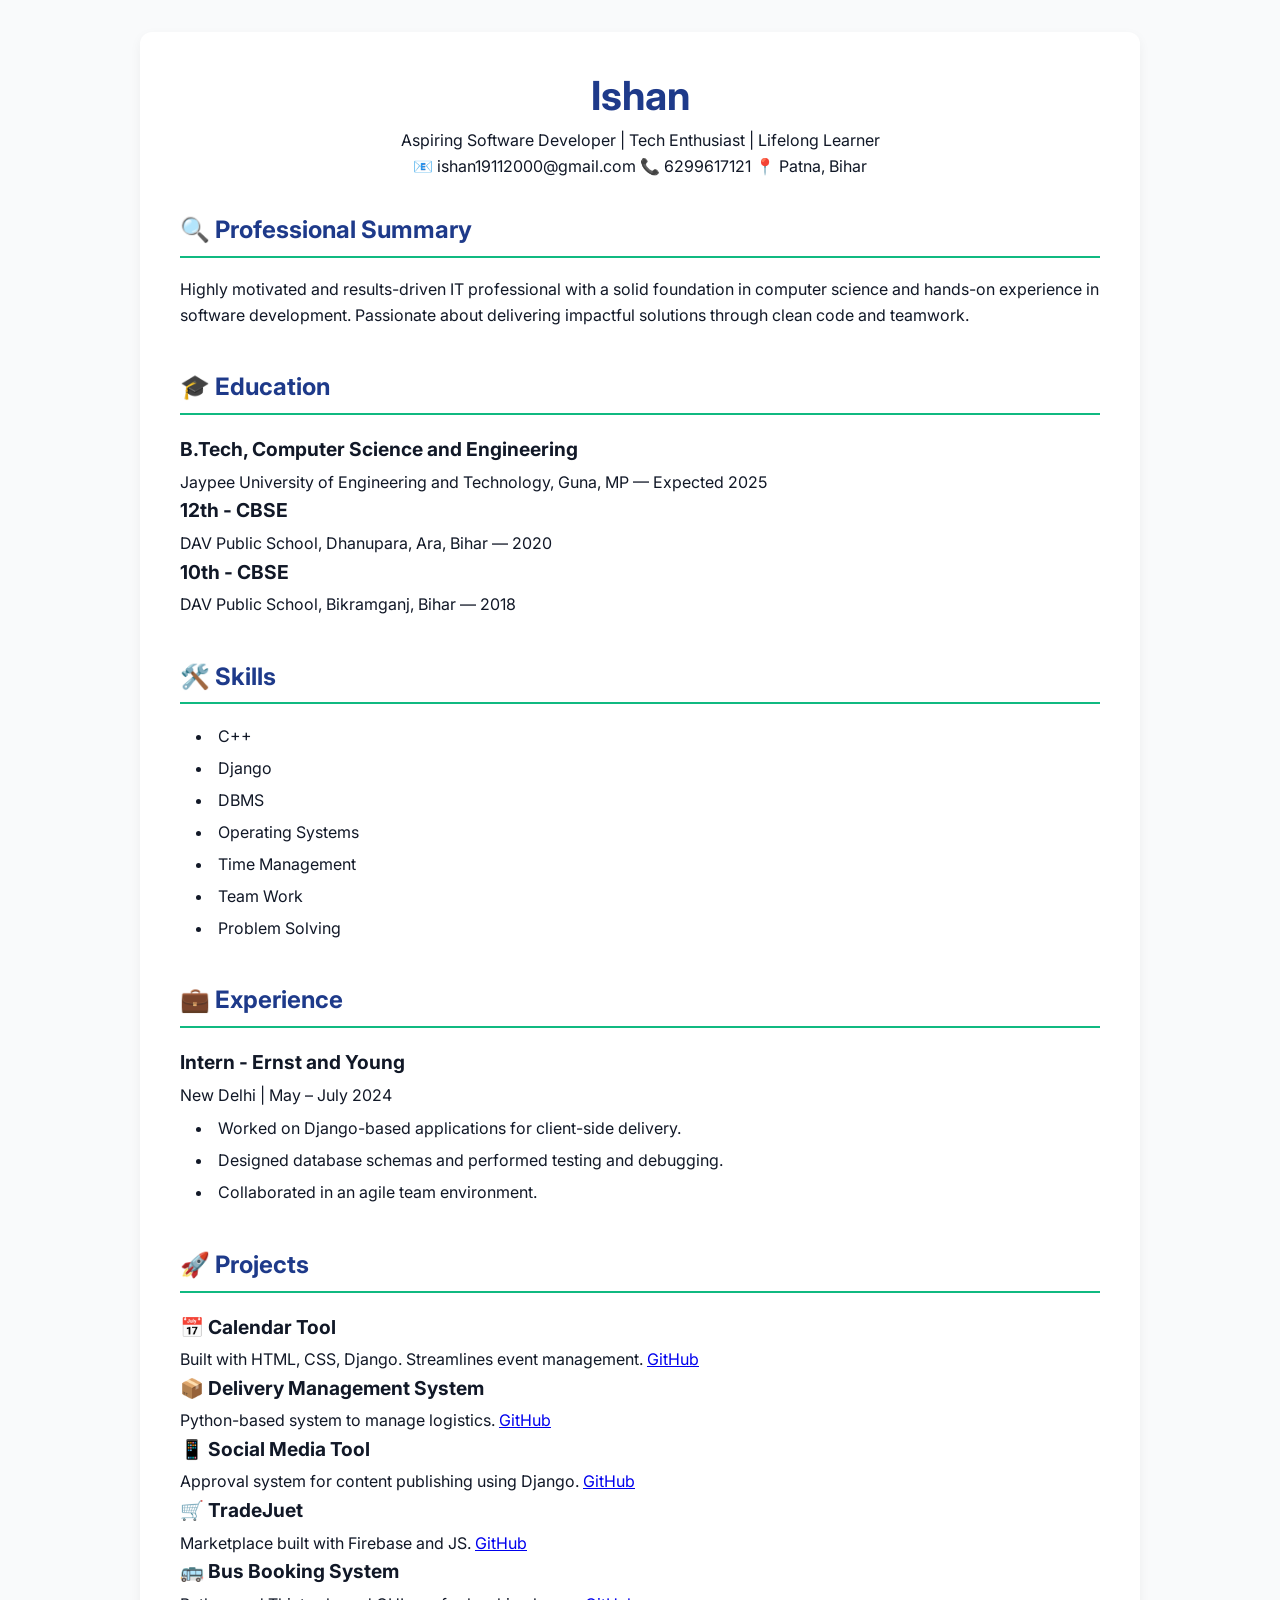
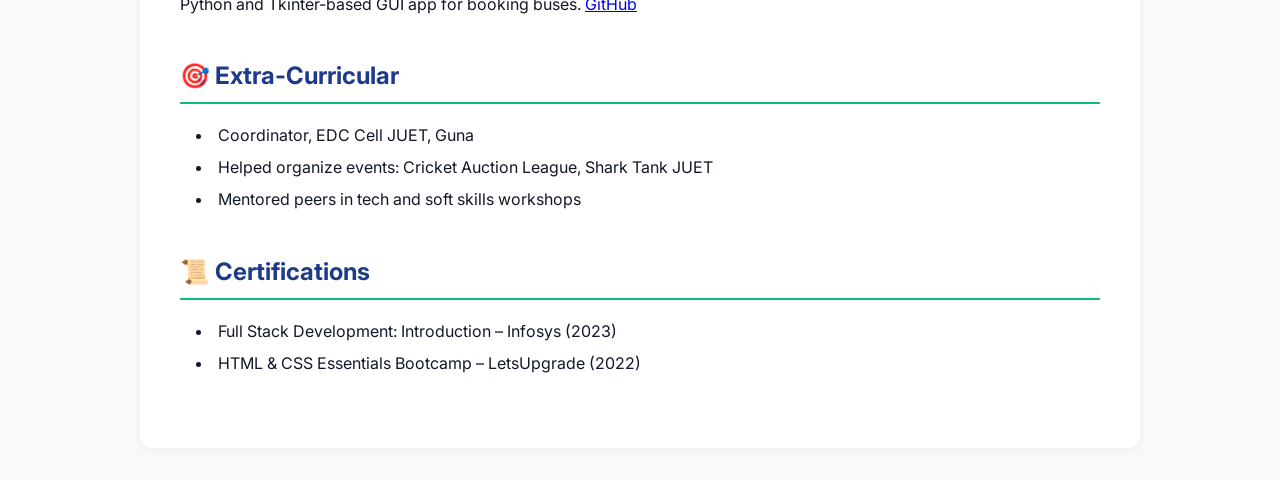
==== commit 71f66fa9: "Update index.html" ====
--- a/index.html
+++ b/index.html
@@ -3,109 +3,108 @@
 <head>
     <meta charset="UTF-8">
     <meta name="viewport" content="width=device-width, initial-scale=1.0">
-    <title>Resume - Ishan</title>
+    <title>Ishan | Resume</title>
     <link rel="stylesheet" href="styles.css">
 </head>
 <body>
     <div class="container">
         <header>
             <h1>Ishan</h1>
-            <p class="contact-info">
-                <span>Email: ishan19112000@gmail.com</span> | 
-                <span>Phone: 6299617121</span> | 
-                <span>Location: Patna,Bihar</span>
-            </p>
+            <p class="tagline">Aspiring Software Developer | Tech Enthusiast | Lifelong Learner</p>
+            <div class="contact">
+                <span>📧 ishan19112000@gmail.com</span>
+                <span>📞 6299617121</span>
+                <span>📍 Patna, Bihar</span>
+            </div>
         </header>
 
-        <section class="summary">
-            <h2>Professional Summary</h2>
-            <p>A highly motivated and results-driven IT professional with a strong foundation in computer science and hands-on experience in software development. Eager to contribute innovative solutions and grow in a dynamic tech environment.</p>
+        <section>
+            <h2>🔍 Professional Summary</h2>
+            <p>
+                Highly motivated and results-driven IT professional with a solid foundation in computer science and hands-on experience in software development. Passionate about delivering impactful solutions through clean code and teamwork.
+            </p>
         </section>
 
-        <section class="education">
-            <h2>Education</h2>
-            <div class="education-item">
-                <h3>Bachelor of Technology in Computer Science and Engineering</h3>
-                <p>Jaypee University of Engineering and Technology, Guna, MP</p>
-                <p>Expected Graduation: 2025</p>
+        <section>
+            <h2>🎓 Education</h2>
+            <div class="item">
+                <h3>B.Tech, Computer Science and Engineering</h3>
+                <p>Jaypee University of Engineering and Technology, Guna, MP — <span class="muted">Expected 2025</span></p>
             </div>
-            <div class="education-item">
-                <h3>12th - Central Board of Secondary Education</h3>
-                <p> DAV Public School, Dhanupara, Ara,Bihar</p>
-                <p>Completed:2020</p>
+            <div class="item">
+                <h3>12th - CBSE</h3>
+                <p>DAV Public School, Dhanupara, Ara, Bihar — <span class="muted">2020</span></p>
             </div>
-             <div class="education-item">
-                <h3>10th - Central Board of Secondary Education</h3>
-                <p> DAV Public School, Bikramganj,Bihar</p>
-                <p>Completed:2018</p>
+            <div class="item">
+                <h3>10th - CBSE</h3>
+                <p>DAV Public School, Bikramganj, Bihar — <span class="muted">2018</span></p>
             </div>
         </section>
 
-        <section class="skills">
-            <h2>Skills</h2>
-            <ul>
+        <section>
+            <h2>🛠️ Skills</h2>
+            <ul class="tags">
                 <li>C++</li>
                 <li>Django</li>
-                <li>Database Management Systems (DBMS)</li>
-                <li>Operating Systems (OS)</li>
+                <li>DBMS</li>
+                <li>Operating Systems</li>
                 <li>Time Management</li>
                 <li>Team Work</li>
                 <li>Problem Solving</li>
             </ul>
         </section>
 
-        <section class="experience">
-            <h2>Experience</h2>
-            <div class="experience-item">
-                <h3>Intern at Ernst and Young</h3>
-                <p>May 2024 - July 2024, New Delhi</p>
+        <section>
+            <h2>💼 Experience</h2>
+            <div class="item">
+                <h3>Intern - Ernst and Young</h3>
+                <p class="location-date">New Delhi | May – July 2024</p>
                 <ul>
-                    <li>Assisted in developing and testing client projects using Django.</li>
-                    <li>Designed and developed database schemas using SQL to store and retrieve application data.</li>
-                    <li>Conducted manual testing and debugging to ensure quality and reliability of applications.</li>
+                    <li>Worked on Django-based applications for client-side delivery.</li>
+                    <li>Designed database schemas and performed testing and debugging.</li>
+                    <li>Collaborated in an agile team environment.</li>
                 </ul>
             </div>
         </section>
 
-        <section class="projects">
-            <h2>Projects</h2>
-            <div class="project-item">
-                <h3>Calendar Tool</h3>
-                <p>Developed a comprehensive calendar tool using HTML, CSS, and Django that streamlines event management across multiple departments.<a href="https://github.com/ishan1915/Event_approval"> Github Link</a></p>
+        <section>
+            <h2>🚀 Projects</h2>
+            <div class="item">
+                <h3>📅 Calendar Tool</h3>
+                <p>Built with HTML, CSS, Django. Streamlines event management. <a href="https://github.com/ishan1915/Event_approval" target="_blank">GitHub</a></p>
             </div>
-            <div class="project-item">
-                <h3>Delivery Mangment System</h3>
-                <p>Developed a delivery managment system using Python that provides a user-friendly interface for delivery managment .Help us to track and manages different stages of delivery like shipping,packaging ,porter delivery,warehouse management.<a href="https://github.com/ishan1915/Delivery_managment_system">Github Link</a></p>
+            <div class="item">
+                <h3>📦 Delivery Management System</h3>
+                <p>Python-based system to manage logistics. <a href="https://github.com/ishan1915/Delivery_managment_system" target="_blank">GitHub</a></p>
             </div>
-            <div class="project-item">
-                <h3>Social Media Tool</h3>
-                <p>Created a versatile social media management tool using HTML, CSS, and Django for seamless content creation and approval.<a href="https://github.com/ishan1915/social_mediatool"> Github Link</a></p>
+            <div class="item">
+                <h3>📱 Social Media Tool</h3>
+                <p>Approval system for content publishing using Django. <a href="https://github.com/ishan1915/social_mediatool" target="_blank">GitHub</a></p>
             </div>
-            <div class="project-item">
-                <h3>TradeJuet</h3>
-                <p>Built Tradejuet, a dynamic website for selling old items, using HTML, CSS, JavaScript, and Firebase.<a href="https://github.com/ishan1915/Minor_1"> Github Link</a></p>
+            <div class="item">
+                <h3>🛒 TradeJuet</h3>
+                <p>Marketplace built with Firebase and JS. <a href="https://github.com/ishan1915/Minor_1" target="_blank">GitHub</a></p>
             </div>
-            <div class="project-item">
-                <h3>Bus Booking System</h3>
-                <p>Developed a bus booking system using Python and Tkinter that provides a user-friendly interface for managing bus reservations.<a href="https://github.com/ishan1915/python_project">Github Link</a></p>
+            <div class="item">
+                <h3>🚌 Bus Booking System</h3>
+                <p>Python and Tkinter-based GUI app for booking buses. <a href="https://github.com/ishan1915/python_project" target="_blank">GitHub</a></p>
             </div>
         </section>
 
-        <section class="extracurricular">
-            <h2>Extra-Curricular Activities</h2>
-           
+        <section>
+            <h2>🎯 Extra-Curricular</h2>
             <ul>
-                 <li>Coordinator, EDC Cell JUET, Guna</li>
-                <li>Contributed to the organization of events such as cricket auction league and shark tank JUET.</li>
-                <li>Mentored volunteers in organizing workshops and other activities.</li>
+                <li>Coordinator, EDC Cell JUET, Guna</li>
+                <li>Helped organize events: Cricket Auction League, Shark Tank JUET</li>
+                <li>Mentored peers in tech and soft skills workshops</li>
             </ul>
         </section>
 
-        <section class="certifications">
-            <h2>Certifications</h2>
+        <section>
+            <h2>📜 Certifications</h2>
             <ul>
-                <li>Full Stack Development: Introduction (2023) - Online Course – Infosys</li>
-                <li>HTML and CSS Essentials Bootcamp (2022) - Online Course – Lets Upgrade</li>
+                <li>Full Stack Development: Introduction – Infosys (2023)</li>
+                <li>HTML & CSS Essentials Bootcamp – LetsUpgrade (2022)</li>
             </ul>
         </section>
     </div>
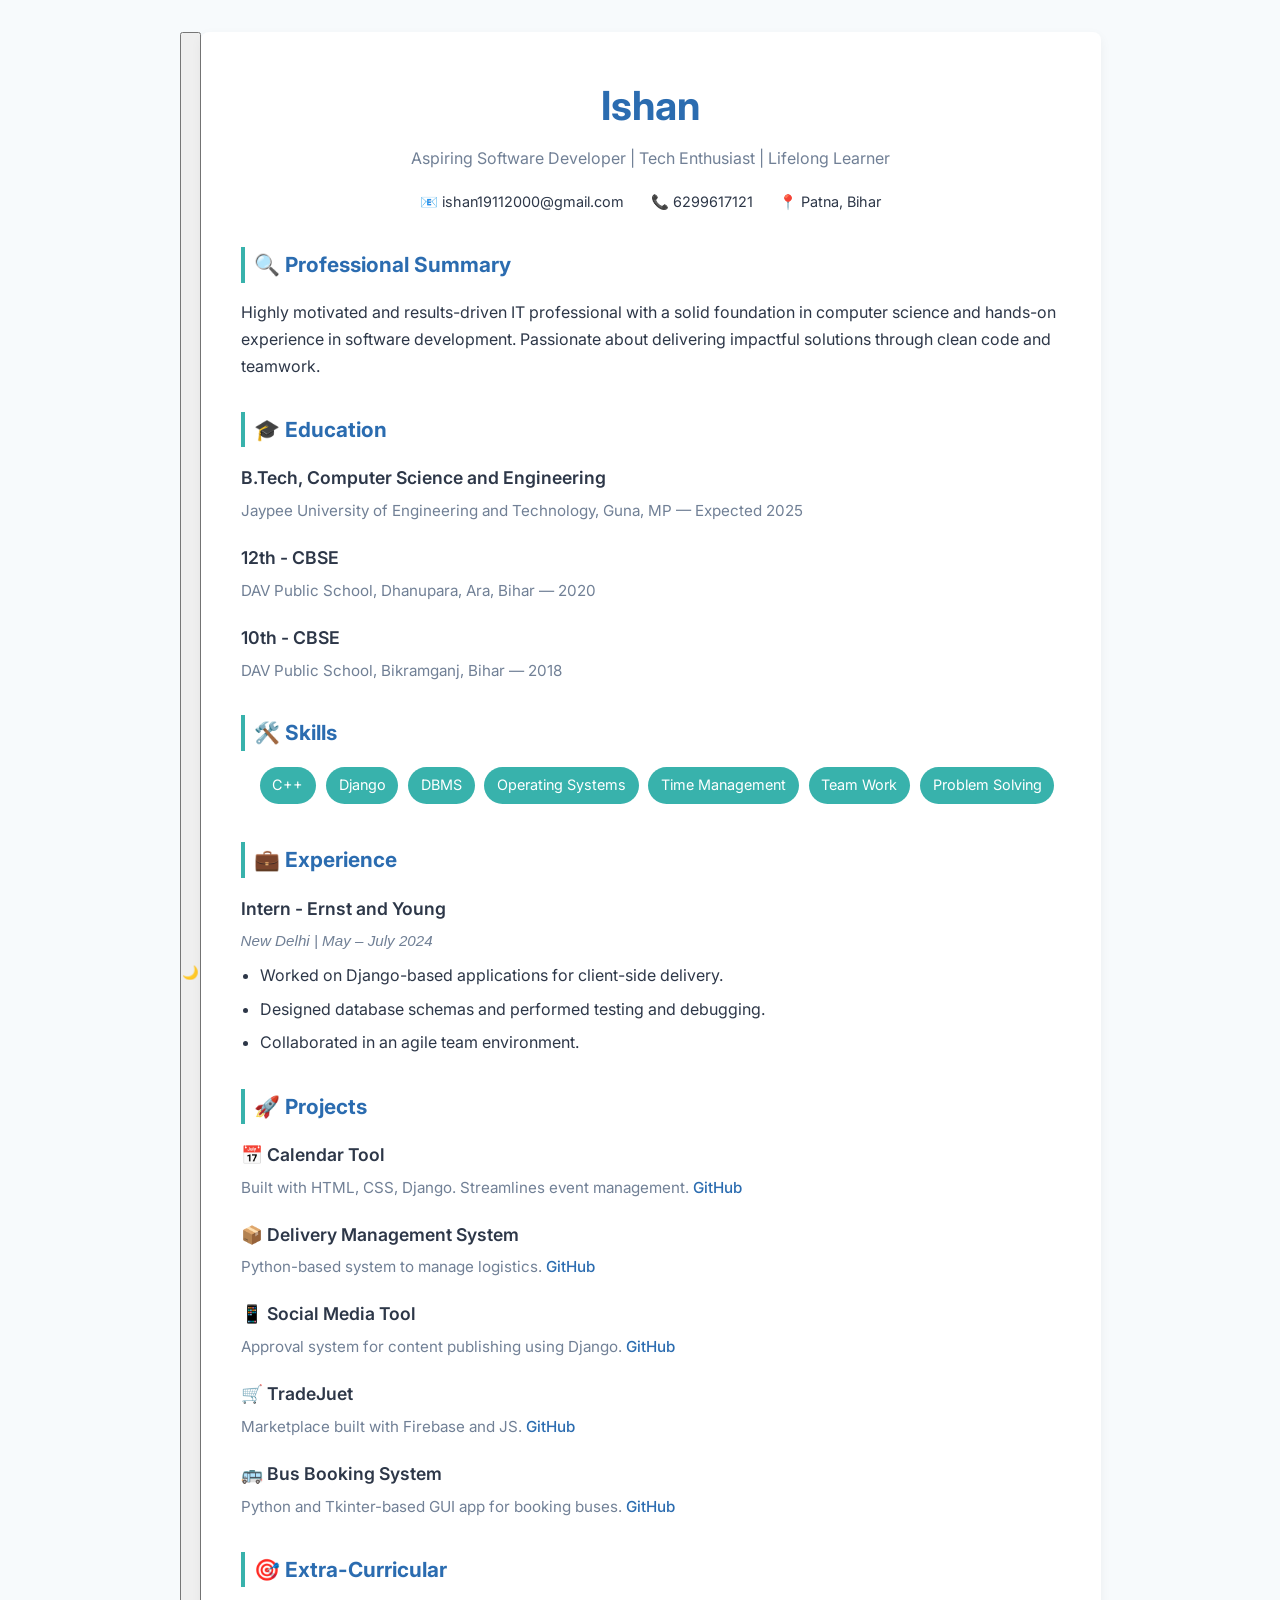
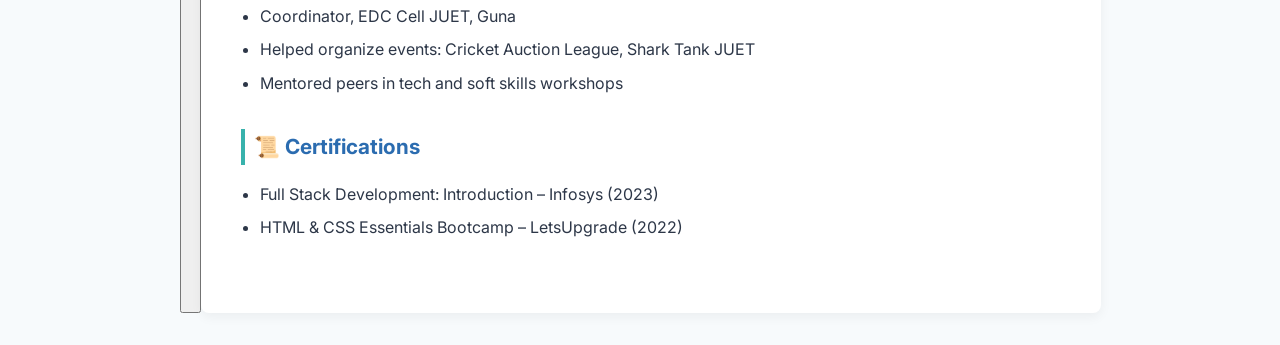
==== commit 5c945899: "Update index.html" ====
--- a/index.html
+++ b/index.html
@@ -4,6 +4,8 @@
     <meta charset="UTF-8">
     <meta name="viewport" content="width=device-width, initial-scale=1.0">
     <title>Ishan | Resume</title>
+    <button id="theme-toggle" aria-label="Toggle Dark Mode">🌙</button>
+
     <link rel="stylesheet" href="styles.css">
 </head>
 <body>
@@ -108,5 +110,23 @@
             </ul>
         </section>
     </div>
+    <script>
+    // Toggle dark mode
+    const toggleBtn = document.getElementById('theme-toggle');
+    const prefersDark = window.matchMedia('(prefers-color-scheme: dark)').matches;
+    const currentTheme = localStorage.getItem('theme');
+
+    if (currentTheme === 'dark' || (!currentTheme && prefersDark)) {
+      document.body.classList.add('dark');
+      toggleBtn.textContent = '☀️';
+    }
+
+    toggleBtn.addEventListener('click', () => {
+      document.body.classList.toggle('dark');
+      const isDark = document.body.classList.contains('dark');
+      toggleBtn.textContent = isDark ? '☀️' : '🌙';
+      localStorage.setItem('theme', isDark ? 'dark' : 'light');
+    });
+  </script>
 </body>
 </html>
--- a/styles.css
+++ b/styles.css
@@ -1,41 +1,42 @@
-/* Import Google Font */
 @import url('https://fonts.googleapis.com/css2?family=Inter:wght@400;600;700&display=swap');
 
 :root {
-  --primary-color: #1e3a8a;
-  --accent-color: #10b981;
-  --bg-color: #ffffff;
-  --muted-color: #6b7280;
-  --heading-color: #111827;
-  --section-bg: #f9fafb;
-  --border-radius: 12px;
+  --primary: #2b6cb0;
+  --secondary: #f7fafc;
+  --text: #2d3748;
+  --muted: #718096;
+  --accent: #38b2ac;
+  --bg: #ffffff;
+  --radius: 8px;
   --shadow: 0 4px 12px rgba(0, 0, 0, 0.05);
+  --max-width: 900px;
 }
 
 * {
-  box-sizing: border-box;
   margin: 0;
   padding: 0;
+  box-sizing: border-box;
 }
 
 body {
   font-family: 'Inter', sans-serif;
-  background-color: var(--section-bg);
-  color: var(--heading-color);
-  line-height: 1.6;
+  background-color: var(--secondary);
+  color: var(--text);
+  line-height: 1.7;
   padding: 2rem;
+  display: flex;
+  justify-content: center;
 }
 
 .container {
-  max-width: 1000px;
-  margin: auto;
-  background: var(--bg-color);
-  border-radius: var(--border-radius);
+  background: var(--bg);
+  padding: 2.5rem;
+  max-width: var(--max-width);
+  width: 100%;
+  border-radius: var(--radius);
   box-shadow: var(--shadow);
-  padding: 2rem 2.5rem;
 }
 
-/* ---------- Header ---------- */
 header {
   text-align: center;
   margin-bottom: 2rem;
@@ -43,48 +44,58 @@
 
 header h1 {
   font-size: 2.5rem;
-  font-weight: 700;
-  color: var(--primary-color);
+  color: var(--primary);
 }
 
-.contact-info {
-  color: var(--muted-color);
-  font-size: 0.95rem;
-  margin-top: 0.5rem;
+.tagline {
+  color: var(--muted);
+  font-size: 1rem;
+  margin: 0.3rem 0 1rem;
 }
 
-.contact-info span {
-  margin: 0 0.5rem;
+.contact span {
+  display: inline-block;
+  margin: 0 0.7rem;
+  font-size: 0.9rem;
+  color: var(--text);
 }
 
-/* ---------- Section Styles ---------- */
 section {
-  margin-bottom: 2.5rem;
+  margin-bottom: 2rem;
 }
 
 section h2 {
-  font-size: 1.5rem;
-  border-bottom: 2px solid var(--accent-color);
-  padding-bottom: 0.4rem;
-  margin-bottom: 1.2rem;
-  color: var(--primary-color);
+  font-size: 1.3rem;
+  color: var(--primary);
+  margin-bottom: 1rem;
+  border-left: 4px solid var(--accent);
+  padding-left: 0.6rem;
 }
 
-.education-item,
-.experience-item,
-.project-item {
-  margin-bottom: 1.5rem;
+.item {
+  margin-bottom: 1.2rem;
 }
 
-h3 {
-  font-size: 1.2rem;
-  color: var(--heading-color);
+.item h3 {
+  font-size: 1.1rem;
+  font-weight: 600;
   margin-bottom: 0.3rem;
 }
 
+.item p {
+  font-size: 0.95rem;
+  color: var(--muted);
+}
+
+.location-date {
+  font-style: italic;
+  font-size: 0.9rem;
+  color: var(--muted);
+  margin-bottom: 0.5rem;
+}
+
 ul {
-  list-style: disc inside;
-  padding-left: 1rem;
+  padding-left: 1.2rem;
   margin-top: 0.5rem;
 }
 
@@ -92,24 +103,37 @@
   margin-bottom: 0.4rem;
 }
 
-/* ---------- Projects Links ---------- */
-.project-item a {
-  color: var(--accent-color);
+.tags {
+  list-style: none;
+  display: flex;
+  flex-wrap: wrap;
+  gap: 0.6rem;
+}
+
+.tags li {
+  background-color: var(--accent);
+  color: white;
+  padding: 0.4rem 0.8rem;
+  border-radius: 999px;
+  font-size: 0.9rem;
+}
+
+a {
+  color: var(--primary);
   text-decoration: none;
-  margin-left: 0.5rem;
   font-weight: 500;
 }
 
-.project-item a:hover {
+a:hover {
   text-decoration: underline;
 }
 
-/* ---------- Responsive Design ---------- */
+.muted {
+  color: var(--muted);
+}
+
+/* Responsive Design */
 @media (max-width: 768px) {
-  body {
-    padding: 1rem;
-  }
-
   .container {
     padding: 1.5rem;
   }
@@ -118,14 +142,16 @@
     font-size: 2rem;
   }
 
-  .contact-info {
-    font-size: 0.85rem;
-    display: flex;
-    flex-direction: column;
-    gap: 0.3rem;
+  section h2 {
+    font-size: 1.15rem;
   }
 
-  section h2 {
-    font-size: 1.3rem;
+  .tags li {
+    font-size: 0.85rem;
+  }
+
+  .contact span {
+    display: block;
+    margin: 0.4rem 0;
   }
 }
